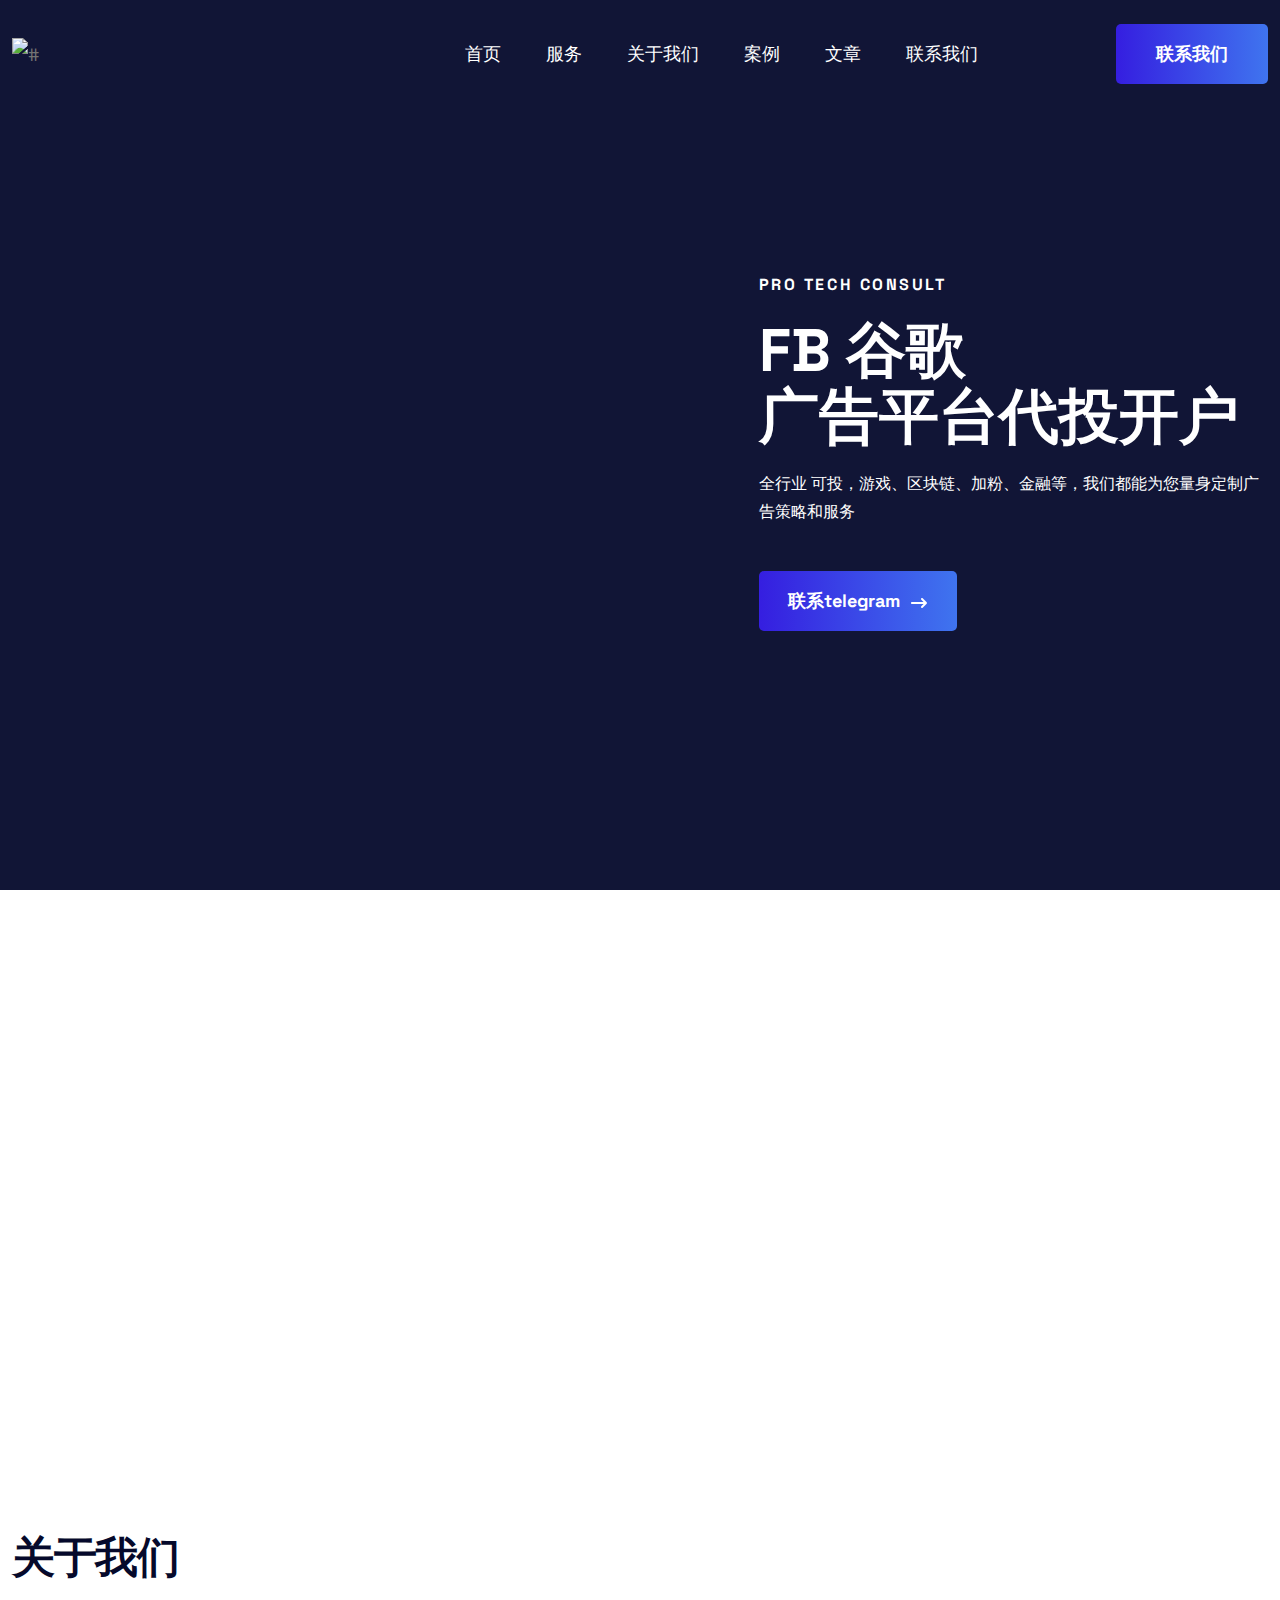
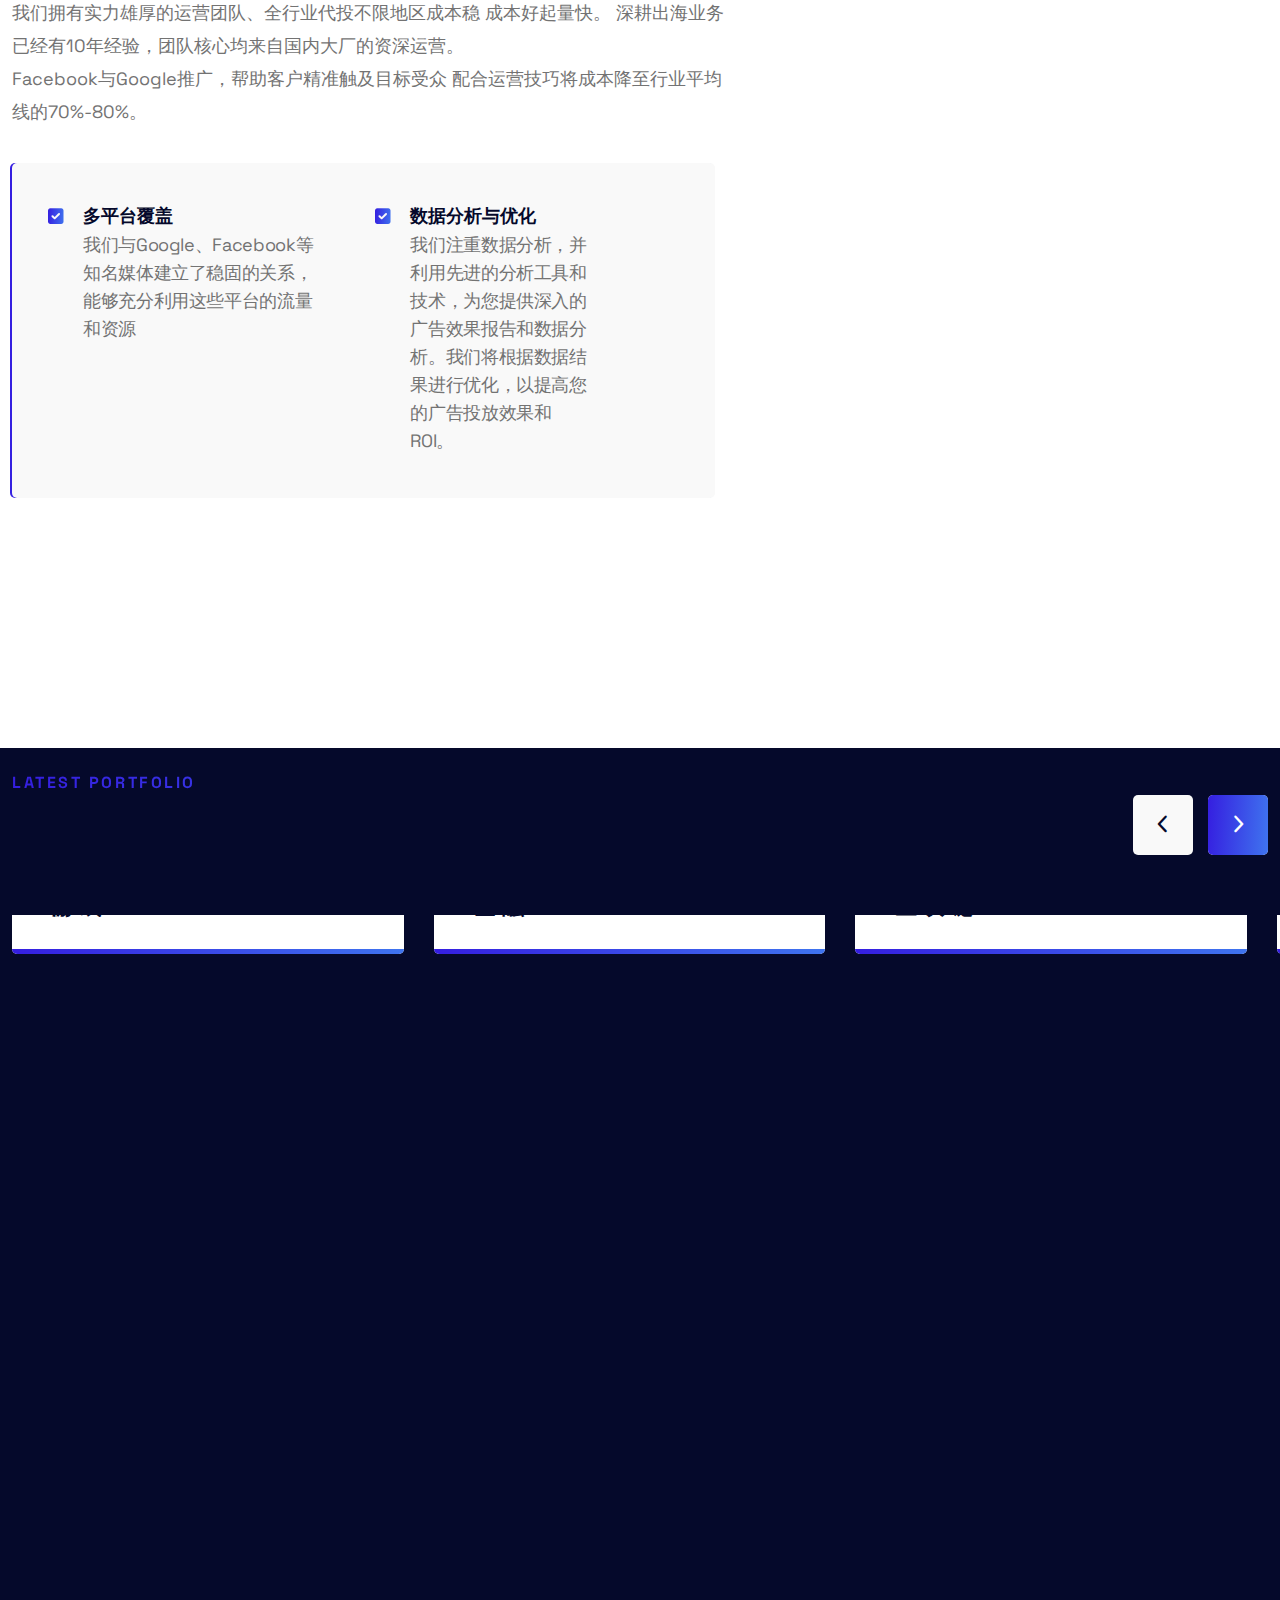
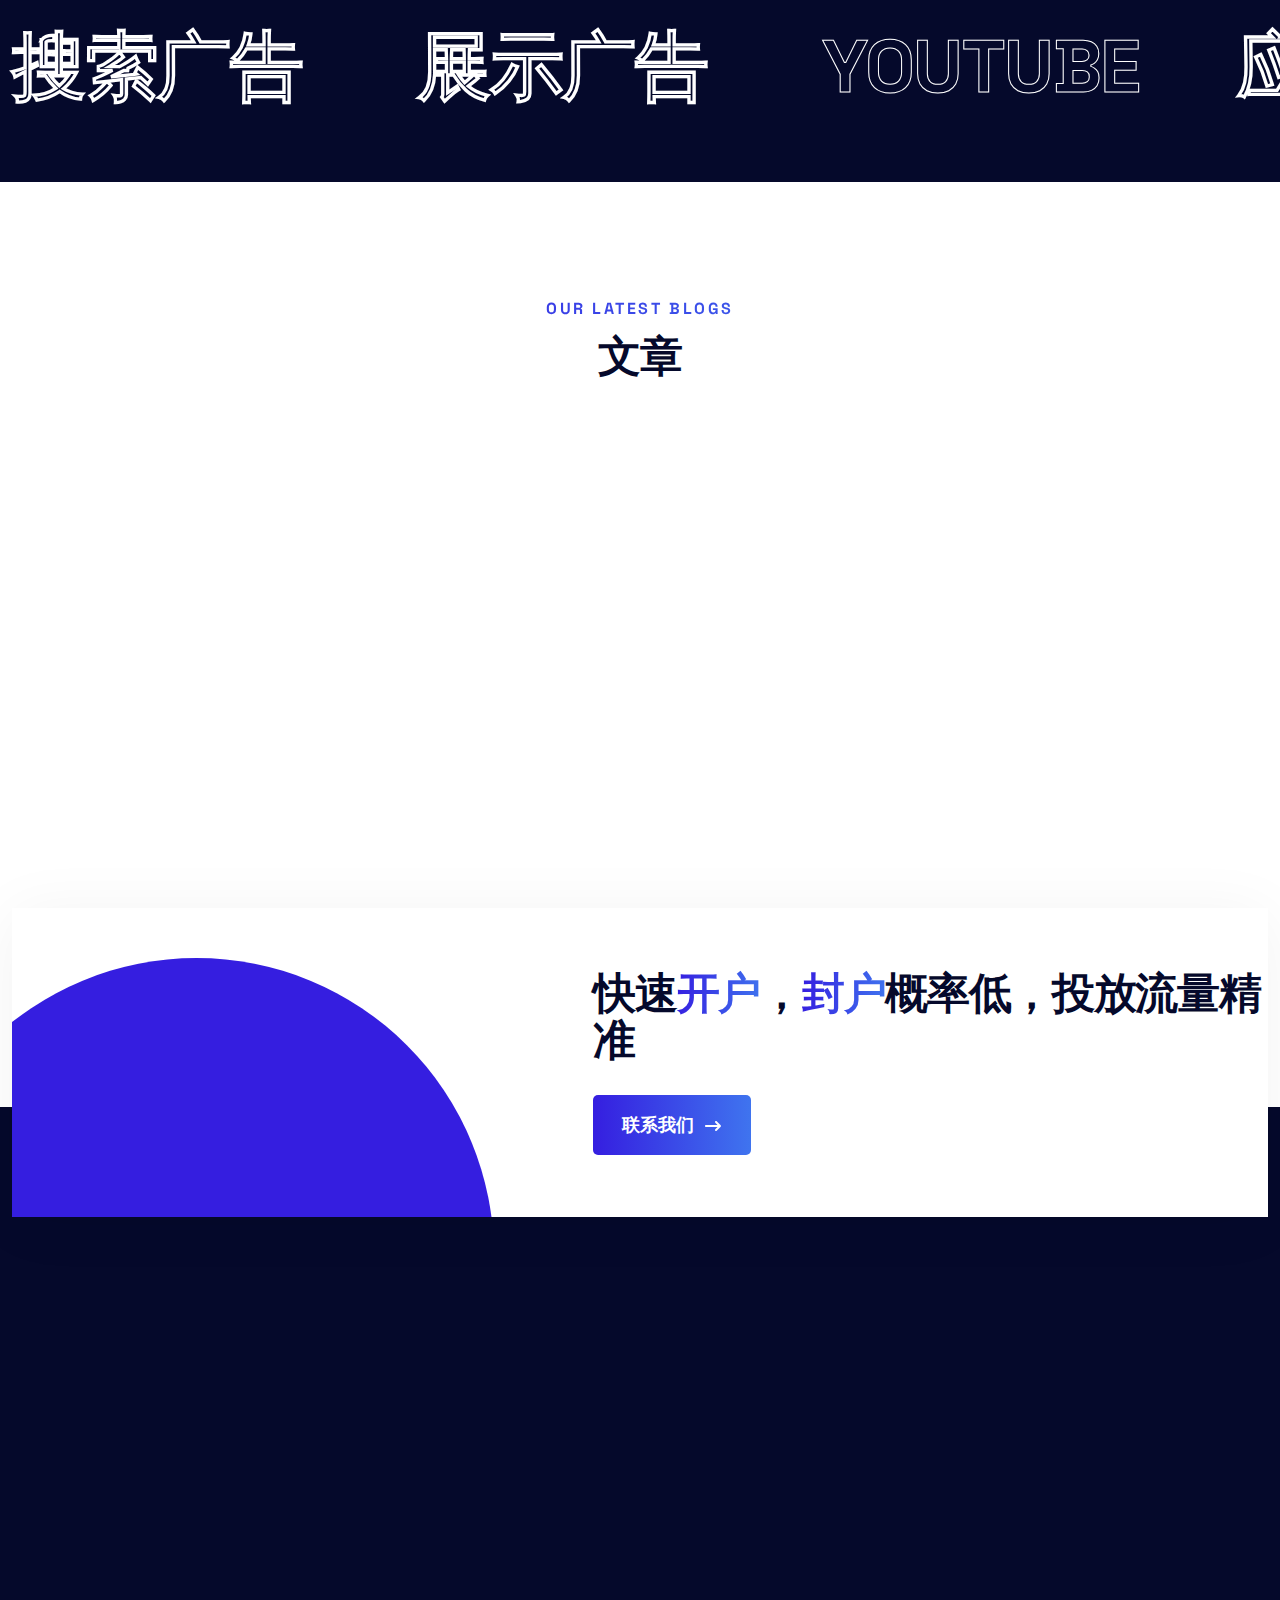
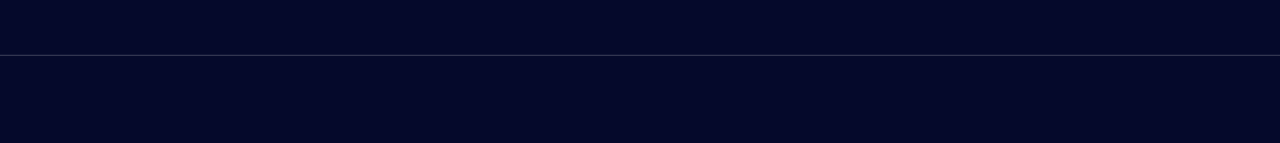
==== index.html @ 95b2e8c6 "Add files via upload" ====
<!doctype html>
<html class="no-js" lang="en">

<head>
    <meta charset="utf-8">
    <meta http-equiv="x-ua-compatible" content="ie=edge">
    <title>海投-出海营销专家-google开户代投-fb代投-Facebook开户-tiktok开户-脸书开户</title>
    <meta name="description" content="海投-出海营销专家-google开户代投-fb代投-Facebook开户-tiktok开户-脸书开户">
    <meta name="viewport" content="width=device-width, initial-scale=1"> 
    <link rel="shortcut icon" type="image/x-icon" href="assets/img/favicon.ico">
 
 
    <link rel="stylesheet" href="assets/css/bootstrap.min.css">
    <link rel="stylesheet" href="assets/css/animate.min.css">
    <link rel="stylesheet" href="assets/css/custom-animation.css">
    <link rel="stylesheet" href="assets/css/fontawesome-all.min.css">
    <link rel="stylesheet" href="assets/css/swiper-bundle.min.css">
    <link rel="stylesheet" href="assets/css/magnific-popup.css">
    <link rel="stylesheet" href="assets/css/flaticon.css">
    <link rel="stylesheet" href="assets/css/spacing.css">
    <link rel="stylesheet" href="assets/css/main.css">

</head>

<body>
 
 
    <div class="back-to-top-wrapper">
        <button id="back_to_top" type="button" class="back-to-top-btn">
        <svg width="12" height="7" viewBox="0 0 12 7" fill="none" xmlns="http://www.w3.org/2000/svg">
            <path d="M11 6L6 1L1 6" stroke="currentColor" stroke-width="1.5" stroke-linecap="round"
                stroke-linejoin="round" />
        </svg>
        </button>
    </div>
 

        
    <header class="transparent-header">
 
        <div id="sticky-header" class="tg-header__area tg-header__mob-space tg-header__sticky-bg">
            <div class="container">
                <div class="row align-items-center">
                    <div class="col-xl-2 col-lg-5 col-md-5 col-6">
                        <div class="logo">
                            <a href="index.html">
                                <img src="assets/img/logo/logo-white.png" alt="#">
                            </a>
                        </div>
                    </div>
                    <div class="col-xl-7 d-none d-xl-block">
                        <div class="tgmenu__wrap">
                            <div class="tgmenu__navbar-wrap tgmenu__main-menu">
                                <nav class="tgmenu__nav">
                                    <ul class="navigation">
                                        <li><a href="#home">首页</a></li>
                                        <li><a href="#fw">服务</a></li>
                                        <li><a href="#ab">关于我们</a></li>
                                        <li><a href="#al">案例</a></li>
                                        <li><a href="#wz">文章</a></li>
                                        <li><a href="#lx">联系我们</a></li>
                                    </ul>
                                </nav>
                            </div>
                        </div>
                    </div>

                    <div class="col-xl-3 col-lg-7 col-md-7 col-6">
                        <div class="tgmenu__btn-box d-flex align-items-center justify-content-end">
                            <a class="tg-btn-gradient lg d-none d-md-inline-block" href="javascript: void(0)">联系我们</a>
                            <div class="mobile-nav-toggler d-xl-none">
                                <i class="fas fa-bars"></i>
                            </div>
                        </div>
                    </div>

                </div>
            </div>
        </div>
     

    </header>

    <main>
 
        <div id="home" class="tg-hero-4-area tg-hero-4-height z-index theme-bg p-relative fix">
            <div class="tg-hero-4-shape-2">
                <img src="assets/img/hero/shape-4.png" alt="">
            </div>
            <div class="container">
                <div class="row">
                    <div class="offset-xl-7 offset-lg-7 col-xl-5 col-lg-5">
                        <div class="tg-hero-4-content z-index-9">
                            <div class="tg-hero-4itle-box mb-20">
                                <span class="tg-hero-subtitle wow tgfadeUp" data-wow-duration=".9s" data-wow-delay=".3s">Pro Tech Consult</span>
                                <h1 class="tg-hero-title text-white wow tgfadeUp" data-wow-duration=".9s" data-wow-delay=".5s">FB 谷歌  <br>广告平台代投开户</h1>
                            </div>
                            <div class="tg-hero-text mb-45 wow tgfadeUp" data-wow-duration=".9s" data-wow-delay=".7s">
                                <p>全行业 可投，游戏、区块链、加粉、金融等，我们都能为您量身定制广告策略和服务</p>
                            </div>
                            <div class="tg-hero-button wow tgfadeUp" data-wow-duration=".9s" data-wow-delay=".9s">
                                <a class="tg-btn-gradient" href="javascript: void(0)">联系telegram
                                    <span>
                                        <svg width="17" height="12" viewBox="0 0 17 12" fill="none"  xmlns="http://www.w3.org/2000/svg">  <path  d="M15.6875 6.71875L11.6875 10.7188C11.3125 11.125 10.6562 11.125 10.2812 10.7188C9.875 10.3438 9.875 9.6875 10.2812 9.3125L12.5625 7H1C0.4375 7 0 6.5625 0 6C0 5.40625 0.4375 5 1 5H12.5625L10.2812 2.71875C9.875 2.34375 9.875 1.6875 10.2812 1.3125C10.6562 0.90625 11.3125 0.90625 11.6875 1.3125L15.6875 5.3125C16.0938 5.6875 16.0938 6.34375 15.6875 6.71875Z" fill="white" />
                                        </svg>
                                    </span>
                                </a>
                            </div>
                        </div>
                    </div>
                </div>
            </div>
     
            <div class="tg-hero-4-shape-1">
                <img src="assets/img/hero/shape-4-1.svg" alt="">
            </div>
        </div>
 
        <div  id="fw" class="tg-service-3-area tg-service-3-style-2 p-relative z-index-3 pt-110 pb-90">
            <div class="tg-service-3-shape-1">
                <img src="assets/img/service/shape-4-1.png" alt="">
            </div>
            <div class="container">
                <div class="row">
                    <div class="col-xl-4 col-lg-4 col-md-6 mb-30 wow tgfadeUp" data-wow-duration=".9s" data-wow-delay=".3s">
                        <div class="tg-service-3-item p-relative text-center">
                            <div class="tg-service-3-icon mb-25">
                                <span>
                                    <img src="assets/img/about/google-ads-logo.png" alt="">
                                </span>
                            </div>
                            <div class="tg-service-3-content">
                                <h5 class="tg-service-3-title pb-20">Google Ads投放运营</h5>
                                <p class="pb-25">我们都能为您量身定制广告策略和服务，别人投不了的我们可以投更可以帮您节约30%的广告费用网站排名，精准引流。</p>
                                <div class="tg-service-link">
                                    <a href="sjavascript: void(0)">联系telegram<i class="fa-regular fa-arrow-right-long"></i></a>
                                </div>
                            </div>
                        </div>
                    </div>
                    <div class="col-xl-4 col-lg-4 col-md-6 mb-30 wow tgfadeUp" data-wow-duration=".9s" data-wow-delay=".5s">
                        <div class="tg-service-3-item p-relative text-center">
                            <div class="tg-service-3-icon mb-25">
                                <span> 
                                    <img src="assets/img/about/facebook.png" alt="">
                                </span>
                            </div>
                            <div class="tg-service-3-content">
                                <h5 class="tg-service-3-title pb-20">Facebook投放运营</h5>
                                <p class="pb-25">我们的专业团队将协助您完成 通过Facebook文案，素材，视频等，自有团队成本好起量快，服务到位。</p>
                                <div class="tg-service-link">
                                    <a href="javascript: void(0)">联系telegram<i class="fa-regular fa-arrow-right-long"></i></a>
                                </div>
                            </div>
                        </div>
                    </div>
                    <div class="col-xl-4 col-lg-4 col-md-6 mb-30 wow tgfadeUp" data-wow-duration=".9s" data-wow-delay=".7s">
                        <div class="tg-service-3-item p-relative text-center">
                            <div class="tg-service-3-icon mb-25">
                                <span>
                                    <i class="flaticon-001-laptop"></i>
                                </span>
                            </div>
                            <div class="tg-service-3-content">
                                <h5 class="tg-service-3-title pb-20"> W2P/PWA网站搭建</h5>
                                <p class="pb-25">采用AF事件回传准确投放效果稳定，留存高全行业上架解决方案，节省成本最佳选择，提供应用下载海外解决方案，效果好成本低</p>
                                <div class="tg-service-link">
                                    <a href="javascript: void(0)">联系telegram<i class="fa-regular fa-arrow-right-long"></i></a>
                                </div>
                            </div>
                        </div>
                    </div>
                </div>
            </div>
        </div>
  
        <div  id="ab" class="tg-choose-area p-relative z-index fix pb-120">
            <div class="tg-choose-shape-1">
                <img src="assets/img/choose/shape-1-1.png" alt="">
            </div>
            <div class="container">
                <div class="row">
                    <div class="col-xl-7 col-lg-7">
                        <div class="tg-choose-left z-index">
                            <div class="tg-choose-title-box mb-35"> 
                                <h4 class="tg-section-title pb-15">关于我们</h4>
                                <p>我们拥有实力雄厚的运营团队、全行业代投不限地区成本稳 成本好起量快。 深耕出海业务已经有10年经验，团队核心均来自国内大厂的资深运营。<br> Facebook与Google推广，帮助客户精准触及目标受众 配合运营技巧将成本降至行业平均线的70%-80%。</p>
                            </div>
                            <div class="tg-choose-fea-wrapper">
                                <div class="row">
                                    <div class="col-xl-6 col-lg-6 col-md-6 col-sm-6">
                                        <div class="tg-choose-fea-box p-relative">
                                            <div class="tg-choose-fea-icon">
                                                <i class="fa-solid fa-square-check"></i>
                                            </div>
                                            <div class="tg-choose-fea-content">
                                                <h3 class="tg-choose-fea-title">多平台覆盖</h3>
                                                <p>我们与Google、Facebook等知名媒体建立了稳固的关系，能够充分利用这些平台的流量和资源</p>
                                            </div>
                                        </div>
                                    </div>
                                    <div class="col-xl-5 col-lg-6 col-md-6 col-sm-6">
                                        <div class="tg-choose-fea-box p-relative">
                                            <div class="tg-choose-fea-icon">
                                                <i class="fa-solid fa-square-check"></i>
                                            </div>
                                            <div class="tg-choose-fea-content">
                                                <h3 class="tg-choose-fea-title">数据分析与优化</h3>
                                                <p>我们注重数据分析，并利用先进的分析工具和技术，为您提供深入的广告效果报告和数据分析。我们将根据数据结果进行优化，以提高您的广告投放效果和ROI。</p>
                                            </div>
                                        </div>
                                    </div>
                                </div>
                            </div>
                        </div>
                    </div>
                    <div class="col-xl-5 col-lg-5">
                        <div class="tg-choose-thumb">
                            <img src="assets/img/about/hand-with-soap-bubbles.jpg" alt="">
                        </div>
                    </div>
                </div>
            </div>
        </div>
 
        <div  class="tg-brad-area">
            <div class="container custom-container-1 fix">
                <div class="row">
                    <div class="col-xl-12">
                        <div class="tp-brand-slider-wrap">
                            <div class="swiper-container tg-brand-active">
                                <div class="swiper-wrapper">
                                    <div class="swiper-slide">
                                        <div class="tp-brand-item text-center">
                                            <img src="assets/img/brand/thumb-1-1.png" alt="">
                                        </div>
                                    </div>
                                    <div class="swiper-slide">
                                        <div class="tp-brand-item text-center">
                                            <img src="assets/img/brand/thumb-1-2.png" alt="">
                                        </div>
                                    </div>
                                    <div class="swiper-slide">
                                        <div class="tp-brand-item text-center">
                                            <img src="assets/img/brand/thumb-1-3.png" alt="">
                                        </div>
                                    </div>
                                    <div class="swiper-slide">
                                        <div class="tp-brand-item text-center">
                                            <img src="assets/img/brand/thumb-1-4.png" alt="">
                                        </div>
                                    </div>
                                    <div class="swiper-slide">
                                        <div class="tp-brand-item text-center">
                                            <img src="assets/img/brand/thumb-1-5.png" alt="">
                                        </div>
                                    </div>
                                    <div class="swiper-slide">
                                        <div class="tp-brand-item text-center">
                                            <img src="assets/img/brand/thumb-1-6.png" alt="">
                                        </div>
                                    </div>
                                </div>
                            </div>
                        </div>
                    </div>
                </div>
            </div>
        </div>
 
        <div id="al" class="tg-project-3-area tg-project-3-wrap z-index-3 pt-115 fix">
            <div class="container">
                <div class="tg-project-3-wrap">
                    <div class="tg-project-3-title-wrap mb-60">
                        <div class="row align-items-end">
                            <div class="col-xl-8 col-lg-8 col-md-8">
                                <div class="tg-project-3-title-box">
                                    <span class="tg-section-subtitle">Latest Portfolio</span>
                                    <h4 class="tg-section-title">出海案例</h4>
                                </div>
                            </div>
                            <div class="col-xl-4 col-lg-4 col-md-4">
                                <div class="tg-project-3-arrow-box text-md-end">
                                    <button class="project-3-next">
                                        <span>
                                            <i class="fa-regular fa-angle-left"></i>
                                        </span>
                                    </button>
                                    <button class="project-3-prev active">
                                        <span>
                                            <i class="fa-regular fa-angle-right"></i>
                                        </span>
                                    </button>
                                </div>
                            </div>
                        </div>
                    </div>
                    <div class="row">
                        <div class="col-xl-12">
                            <div class="tg-project-3-slider-box">
                                <div class="swiper-container fix tg-project-3-active">
                                    <div class="swiper-wrapper">
                                        <div class="swiper-slide">
                                            <div class="tg-project-3-item white-bg">
                                                <div class="tg-project-3-thumb">
                                                    <img src="assets/img/about/cp2.jpg" alt="">
                                                </div>
                                                <div class="tg-project-3-content">
                                                    <h4 class="tg-project-3-title">游 戏</h4> 
                                                </div>
                                            </div>
                                        </div>
                                        <div class="swiper-slide">
                                            <div class="tg-project-3-item white-bg">
                                                <div class="tg-project-3-thumb">
                                                    <img src="assets/img/about/cp3.jpg" alt="">
                                                </div>
                                                <div class="tg-project-3-content">
                                                    <h4 class="tg-project-3-title">金 融</h4>
                                                </div>
                                            </div>
                                        </div>
                                        <div class="swiper-slide">
                                            <div class="tg-project-3-item white-bg">
                                                <div class="tg-project-3-thumb">
                                                    <img src="assets/img/about/cp4.jpg" alt="">
                                                </div>
                                                <div class="tg-project-3-content">
                                                    <h4 class="tg-project-3-title">区 块 链</h4>
                                                </div>
                                            </div>
                                        </div>
                                        <div class="swiper-slide">
                                            <div class="tg-project-3-item white-bg">
                                                <div class="tg-project-3-thumb">
                                                    <img src="assets/img/about/cp5.jpg" alt="">
                                                </div>
                                                <div class="tg-project-3-content">
                                                    <h4 class="tg-project-3-title">网 赚</h4>
                                                </div>
                                            </div>
                                        </div>

                                    </div>
                                </div>
                            </div>
                        </div>
                    </div>
                </div>
            </div>
        </div>
 
        <div  class="tg-about-4-area tg-about-4-ptb z-index fix black-bg p-relative">
            <div class="tg-about-4-shape-1">
                <img src="assets/img/about/shape-4-1.png" alt="">
            </div>
            <div class="container">
                <div class="row align-items-center">
                    <div class="col-xl-6 col-lg-6 wow tgfadeLeft" data-wow-duration=".9s" data-wow-delay=".5s">
                        <div class="tg-about-right z-index-3">
                            <div class="tg-about-title-box mb-25">
                                <span class="tg-section-subtitle">About Our Company</span>
                                <h4 class="tg-section-title text-white">希望能与各位合作</h4>
                            </div>
                            <div class="tg-about-text mb-60">
                                <p class="text-white">我们致力于帮助您实现出海营销的成功，无论您的目标是扩大市场份额，增加品牌曝光还是提高销售业绩。我们都会协助您达到最高的目标，而且我们提供免费咨询，产品免费开户。省去预付的担忧，期待与您合作</p>
                            </div>
                            <div class="tg-hero-button z-index-2">
                                <a class="tg-btn-gradient" href="javascript: void(0)">
                                    联系我们
                                    <span>
                                        <svg width="17" height="12" viewBox="0 0 17 12" fill="none" xmlns="http://www.w3.org/2000/svg">
                                            <path d="M15.6875 6.71875L11.6875 10.7188C11.3125 11.125 10.6562 11.125 10.2812 10.7188C9.875 10.3438 9.875 9.6875 10.2812 9.3125L12.5625 7H1C0.4375 7 0 6.5625 0 6C0 5.40625 0.4375 5 1 5H12.5625L10.2812 2.71875C9.875 2.34375 9.875 1.6875 10.2812 1.3125C10.6562 0.90625 11.3125 0.90625 11.6875 1.3125L15.6875 5.3125C16.0938 5.6875 16.0938 6.34375 15.6875 6.71875Z" fill="white" />
                                        </svg>
                                    </span>
                                </a>
                            </div>
                        </div>
                    </div>
                    <div class="col-xl-6 col-lg-6 wow tgfadeRight" data-wow-duration=".9s" data-wow-delay=".7s">
                        <div class="tg-about-4-left">
                            <div class="tg-about-4-thumb-box text-center text-lg-end p-relative">
                                <div class="tg-about-4-thumb">
                                    <img src="assets/img/about/ab1.jpg" alt="">
                                </div>
                                <div class="tg-about-4-thumb-sm">
                                    <img src="assets/img/about/ab2.jpg" alt="">
                                </div>
                                <div class="tg-about-4-shape-2">
                                    <span>
                                        <svg width="263" height="20" viewBox="0 0 263 20" fill="none"
                                            xmlns="http://www.w3.org/2000/svg">
                                            <rect width="263" height="20" rx="5" fill="url(#paint0_linear_3633_169)" />
                                            <defs>
                                                <linearGradient id="paint0_linear_3633_169" x1="-1.6658" y1="7.18962"  x2="252.333" y2="66.0397" gradientUnits="userSpaceOnUse">
                                                    <stop offset="0" stop-color="#351EE0" />
                                                    <stop offset="1" stop-color="#3F74EF" />
                                                </linearGradient>
                                            </defs>
                                        </svg>
                                    </span>
                                </div>
                                
                                <div class="tg-about-experience-box">
                                    <div class="tg-about-experience d-flex align-items-center text-start">
                                        <i>10+</i>
                                        <span>年 <br> 经验</span>
                                    </div>
                                </div>
                            </div>
                        </div>
                    </div>
                </div>
            </div>
        </div>
    
        <div class="tg-text-slider-area black-bg fix pb-50">
            <div class="container-fluid">
                <div class="row">
                    <div class="col-xl-12">
                        <div class="tg-text-slider-wrap">
                               <span>搜索广告 <i>
                                <img src="assets/img/service/star-2.png" alt=""></i> 展示广告 <i>
                                <img src="assets/img/service/star-2.png" alt=""></i> YOUTUBE <i><img
                                        src="assets/img/service/star-2.png" alt=""></i>应用广告 <i><img
                                        src="assets/img/service/star-2.png" alt=""></i> 图文广告 <i><img
                                        src="assets/img/service/star-2.png" alt=""></i> 视频广告 <i><img
                                        src="assets/img/service/star-2.png" alt=""></i></span>
                        </div>
                    </div>
                </div>
            </div>
        </div>
  
        <div id="wz" class="tg-blog-area fix p-relative z-index pt-110 pb-90">
            <div class="tg-blog-shape-3">
                <img src="assets/img/blog/shape-3-1.png" alt="">
            </div>
            <div class="container">
                <div class="row justify-content-center">
                    <div class="col-xl-7">
                        <div class="tg-blog-title-box text-center mb-55">
                            <span class="tg-section-subtitle">Our latest Blogs</span>
                            <h4 class="tg-section-title">文章</h4>
                        </div>
                    </div>
                </div>
                <div class="row">
                    <div class="col-xl-4 col-lg-4 col-md-6 mb-30 wow tgfadeUp" data-wow-duration=".9s" data-wow-delay=".3s">
                        <div class="tg-blog-4-item">
                            <div class="tg-blog-4-thumb-box p-relative">
                                <div class="tg-blog-4-thumb">
                                    <a href="bold1.html"><img src="assets/img/blog/yd1.png" alt=""></a>
                                </div>
                            </div>
                            <div class="tg-blog-4-content">
                                <div class="tg-blog-4-meta mb-10">
                                    <span><i class="fa-regular fa-calendar-days"></i> 2023年3月21日</span> 
                                </div>
                                <h4 class="tg-blog-title pb-25"><a class="text-anim" href="bold1.html">Google广告投放，如何靠视频营销起量？</a></h4>
                                <div class="tg-blog-4-link">
                                    <a href="bold1.html">
                                        阅读更多
                                        <i class="fa-solid fa-arrow-right-long"></i>
                                    </a>
                                </div>
                            </div>
                        </div>
                    </div>
                    <div class="col-xl-4 col-lg-4 col-md-6 mb-30 wow tgfadeUp" data-wow-duration=".9s" data-wow-delay=".5s">
                        <div class="tg-blog-4-item">
                            <div class="tg-blog-4-thumb-box p-relative">
                                <div class="tg-blog-4-thumb">
                                    <a href="bold2.html"><img src="assets/img/blog/yd2.png" alt=""></a>
                                </div>
                            </div>
                            <div class="tg-blog-4-content">
                                <div class="tg-blog-4-meta mb-10">
                                    <span><i class="fa-regular fa-calendar-days"></i> 2023年2月25日</span>  
                                </div>
                                <h4 class="tg-blog-title pb-25"><a class="text-anim" href="bold2.html">如何建立Facebook进阶赋能型应用广告？</a></h4>
                                <div class="tg-blog-4-link">
                                    <a href="bold2.html">
                                        阅读更多
                                        <i class="fa-solid fa-arrow-right-long"></i>
                                    </a>
                                </div>
                            </div>
                        </div>
                    </div>
                    <div class="col-xl-4 col-lg-4 col-md-6 mb-30 wow tgfadeUp" data-wow-duration=".9s" data-wow-delay=".7s">
                        <div class="tg-blog-4-item">
                            <div class="tg-blog-4-thumb-box p-relative">
                                <div class="tg-blog-4-thumb">
                                    <a href="bold3.html"><img src="assets/img/blog/yd3.png" alt=""></a>
                                </div>
                            </div>
                            <div class="tg-blog-4-content">
                                <div class="tg-blog-4-meta mb-10">
                                    <span><i class="fa-regular fa-calendar-days"></i> 2024年3月5日</span>  
                                </div>
                                <h4 class="tg-blog-title pb-25"><a class="text-anim" href="bold3.html">Facebook主页评分低广告功能被限制如何自救？</a></h4>
                                <div class="tg-blog-4-link">
                                    <a href="bold3.html">
                                        阅读更多
                                        <i class="fa-solid fa-arrow-right-long"></i>
                                    </a>
                                </div>
                            </div>
                        </div>
                    </div>
                </div>
            </div>
        </div>
      
        <div id="lx"  class="tg-cta-2-area p-relative z-index-4 pt-60">
            <div class="container">
                <div class="tg-cta-2-ptb p-relative">
                    <div class="tg-cta-2-bg d-none d-md-block">
                        <img src="assets/img/about/ab4.png" alt="">
                    </div>
                    <div class="tg-cta-2-wrapper fix">
                        <div class="row">
                            <div class="col-xl-7 col-lg-7 col-md-7 offset-md-5 offset-lg-5 offset-xl-5">
                                <div class="tg-cta-2-content">
                                    <h4 class="tg-section-title mb-30">快速<span>开户</span>，<span>封户</span>概率低，投放流量精准
                                    </h4>
                                    <div class="tg-cta-2-btn-box">
                                        <a href="javascript: void(0)" class="tg-btn-gradient">
                                            联系我们
                                            <span>
                                                <svg width="17" height="12" viewBox="0 0 17 12" fill="none"
                                                    xmlns="http://www.w3.org/2000/svg">
                                                    <path
                                                        d="M15.6875 6.71875L11.6875 10.7188C11.3125 11.125 10.6562 11.125 10.2812 10.7188C9.875 10.3438 9.875 9.6875 10.2812 9.3125L12.5625 7H1C0.4375 7 0 6.5625 0 6C0 5.40625 0.4375 5 1 5H12.5625L10.2812 2.71875C9.875 2.34375 9.875 1.6875 10.2812 1.3125C10.6562 0.90625 11.3125 0.90625 11.6875 1.3125L15.6875 5.3125C16.0938 5.6875 16.0938 6.34375 15.6875 6.71875Z"
                                                        fill="white"></path>
                                                </svg>
                                            </span>
                                        </a>
                                    </div>
                                </div>
                            </div>
                        </div>
                    </div>
                </div>

            </div>
        </div>
     

    </main>

    <footer>

        <div class="tg-footer-wrap-2 z-index-3  black-bg p-relative">

            <div class="tg-footer-shape-3">
                <img src="assets/img/footer/" alt="">
            </div>

            <!-- footer area start -->
            <div class="tg-footer-area tg-footer-style-2 tg-footer-style-3 p-relative z-index pt-200 pb-25">
                <div class="container">
                    <div class="row">
                        <div class="col-xl-3 col-lg-4 col-md-6 col-sm-6 mb-50  wow tgfadeUp" data-wow-duration=".9s"
                            data-wow-delay=".3s">
                            <div class="tg-footer-widget footer-col-4-1">
                                <div class="tg-footer-logo pb-15">
                                    <a href="/"><img src="assets/img/logo/logo-white.png" alt=""></a>
                                </div>
                                <div class="tg-footer-text mb-25">
                                    <p>24/7 支持，如果您有疑问，可以任意时间与我们联系</p>
                                </div>
                                <div class="tg-footer-social"> 
                                    <span>咨询</span>
                                    <a href="javascript: void(0)">
                                        联系telegram 
                                        <i class="fa-solid fa-arrow-right-long"></i>
                                    </a>
                                </div>
                            </div>
                        </div>
                        <div class="col-xl-3 col-lg-4 col-md-6 col-sm-6 mb-50  wow tgfadeUp" data-wow-duration=".9s"
                            data-wow-delay=".5s">
                            <div class="tg-footer-widget footer-col-4-2">
                                <h4 class="tg-footer-widget-title">联系我们</h4>
                                <div class="tg-footer-Office-info mb-20">
                                    <span>
                                        <a href="mailto:debra.holt@example.com"><i
                                                class="fa-solid fa-envelope"></i>debra.holt@example.com</a>
                                    </span>
                                    <span>
                                        <a target="_blank" href="https://www.google.com/maps/@37.7979855,102.5244427,7z?entry=ttu"><i
                                                class="fa-solid fa-location-dot"></i>3891 Ranchview Dr. Richardson,
                                            California 62639</a>
                                    </span> 
                                </div>
                            </div>
                        </div>
                        <div class="col-xl-3 col-lg-4 col-md-6 col-sm-6 mb-50  wow tgfadeUp" data-wow-duration=".9s"
                            data-wow-delay=".7s">
                            <div class="tg-footer-widget footer-col-4-3">
                                <h4 class="tg-footer-widget-title">链接</h4>
                                <div class="tg-footer-list">
                                    <ul>
                                        
                                        <li><a href="#home"><i class="fa-regular fa-angle-right"></i>首页</a></li>
                                        <li><a href="#fw"><i class="fa-regular fa-angle-right"></i>服务</a></li>
                                        <li><a href="#ab"><i class="fa-regular fa-angle-right"></i>关于我们</a></li> 
                                        <li><a href="#al"><i class="fa-regular fa-angle-right"></i>案例</a></li>
                                        <li><a href="#wz"><i class="fa-regular fa-angle-right"></i>文章</a>
                                        </li>
                                    </ul>
                                </div>
                            </div>
                        </div>
                        <div class="col-xl-3 col-lg-4 col-md-6 col-sm-6 mb-50  wow tgfadeUp" data-wow-duration=".9s"
                            data-wow-delay=".9s">
                            <div class="tg-footer-widget footer-col-4-4">
                                <h4 class="tg-footer-widget-title">最新文章</h4>
                                <div class="tg-footer-Office-info-2">
                                    <ul>                         
                                        <li>
                                            <span>
                                                <i class="fa-regular fa-calendar-days"></i>
                                                2023年3月21日
                                            </span>
                                            <b>Google广告投放，如何靠视频营销起量？</b>
                                        </li>
                                        <li>
                                            <span>
                                                <i class="fa-regular fa-calendar-days"></i>
                                                2023年2月25日
                                            </span>
                                            <b>如何建立Facebook进阶赋能型应用广告？</b>
                                        </li>
                                    </ul>                    
                                </div>
                            </div>
                        </div>
                    </div>
                </div>
            </div>
            <!-- footer area end -->

            <!-- copy-right area start -->
            <div class="tg-copyright-area tg-copyright-ptb tg-copyright-border">
                <div class="container">
                    <div class="row align-items-center">
                        <div class="col-xl-6 col-lg-6 col-md-6 col-12 wow tgfadeUp" data-wow-duration=".9s"
                            data-wow-delay=".3s">
                            <div class="tg-copyright-left text-center text-md-start">
                                <p>Copyright@2024 Yoursite Name All Right Reserved</p>
                            </div>
                        </div>
                        <div class="col-xl-6 col-lg-6 col-md-6 col-12 wow tgfadeUp" data-wow-duration=".9s"
                            data-wow-delay=".3s">
                            <div class="tg-copyright-right text-center text-md-end">
                                <span class="text-anim-2">谷歌代投</span>
                                <span class="text-anim-2">谷歌开户</span>
                                <span class="text-anim-2">fb代投</span>
                                <span class="text-anim-2">fb开户</span>
                                <span class="text-anim-2">网站制作</span>
                            </div>
                        </div>
                    </div>
                </div>
            </div>
            <!-- copy-right area end -->

        </div>

    </footer>

  <!-- JS here -->
  <script src="assets/js/vendor/jquery-3.6.0.min.js"></script>
  <script src="assets/js/bootstrap.min.js"></script>
  <script src="assets/js/isotope.pkgd.min.js"></script>
  <script src="assets/js/purecounter.js"></script>
  <script src="assets/js/imagesloaded.pkgd.min.js"></script>
  <script src="assets/js/wow.js"></script>
  <script src="assets/js/ajax-form.js"></script>
  <script src="assets/js/swiper-bundle.min.js"></script>
  <script src="assets/js/magnific-popup.js"></script>
  <script src="assets/js/main.js"></script>

</body>

</html>
---- assets/css/custom-animation.css ----
.animated {
	-webkit-animation-duration: 1s;
	animation-duration: 1s;
	-webkit-animation-fill-mode: both;
	animation-fill-mode: both;
  }

  @keyframes tgfadeUp {
	0% {
		opacity: 0;
		-webkit-transform: translateY(60px);
		transform: translateY(60px);
	  }
	
	  100% {
		opacity: 1;
		-webkit-transform: translateY(0);
		transform: translateY(0);
	  }
  }
  
  .tgfadeUp {
	-webkit-animation-name: tgfadeUp;
	animation-name: tgfadeUp;
  }

  @-webkit-keyframes tgfadeLeft {
	0% {
	  opacity: 0;
	  -webkit-transform: translateX(-60px);
	  transform: translateX(-60px);
	}
  
	100% {
	  opacity: 1;
	  -webkit-transform: translateX(0);
	  transform: translateX(0);
	}
  }
  
  @keyframes tgfadeLeft {
	0% {
	  opacity: 0;
	  -webkit-transform: translateX(-60px);
	  -ms-transform: translateX(-60px);
	  transform: translateX(-60px);
	}
  
	100% {
	  opacity: 1;
	  -webkit-transform: translateX(0);
	  -ms-transform: translateX(0);
	  transform: translateX(0);
	}
  }
  
  .tgfadeLeft {
	-webkit-animation-name: tgfadeLeft;
	animation-name: tgfadeLeft;
  }

  @-webkit-keyframes tgfadeRight {
	0% {
	  opacity: 0;
	  -webkit-transform: translateX(60px);
	  transform: translateX(60px);
	}
  
	100% {
	  opacity: 1;
	  -webkit-transform: translateX(0);
	  transform: translateX(0);
	}
  }
  
  @keyframes tgfadeRight {
	0% {
	  opacity: 0;
	  -webkit-transform: translateX(60px);
	  -ms-transform: translateX(60px);
	  transform: translateX(60px);
	}
  
	100% {
	  opacity: 1;
	  -webkit-transform: translateX(0);
	  -ms-transform: translateX(0);
	  transform: translateX(0);
	}
  }
  
  .tgfadeRight {
	-webkit-animation-name: tgfadeRight;
	animation-name: tgfadeRight;
  }
  
  @keyframes headerSlideDown {
	0% {
	  margin-top:-100px
	}
	100% {
	  margin-top:0
	}
}
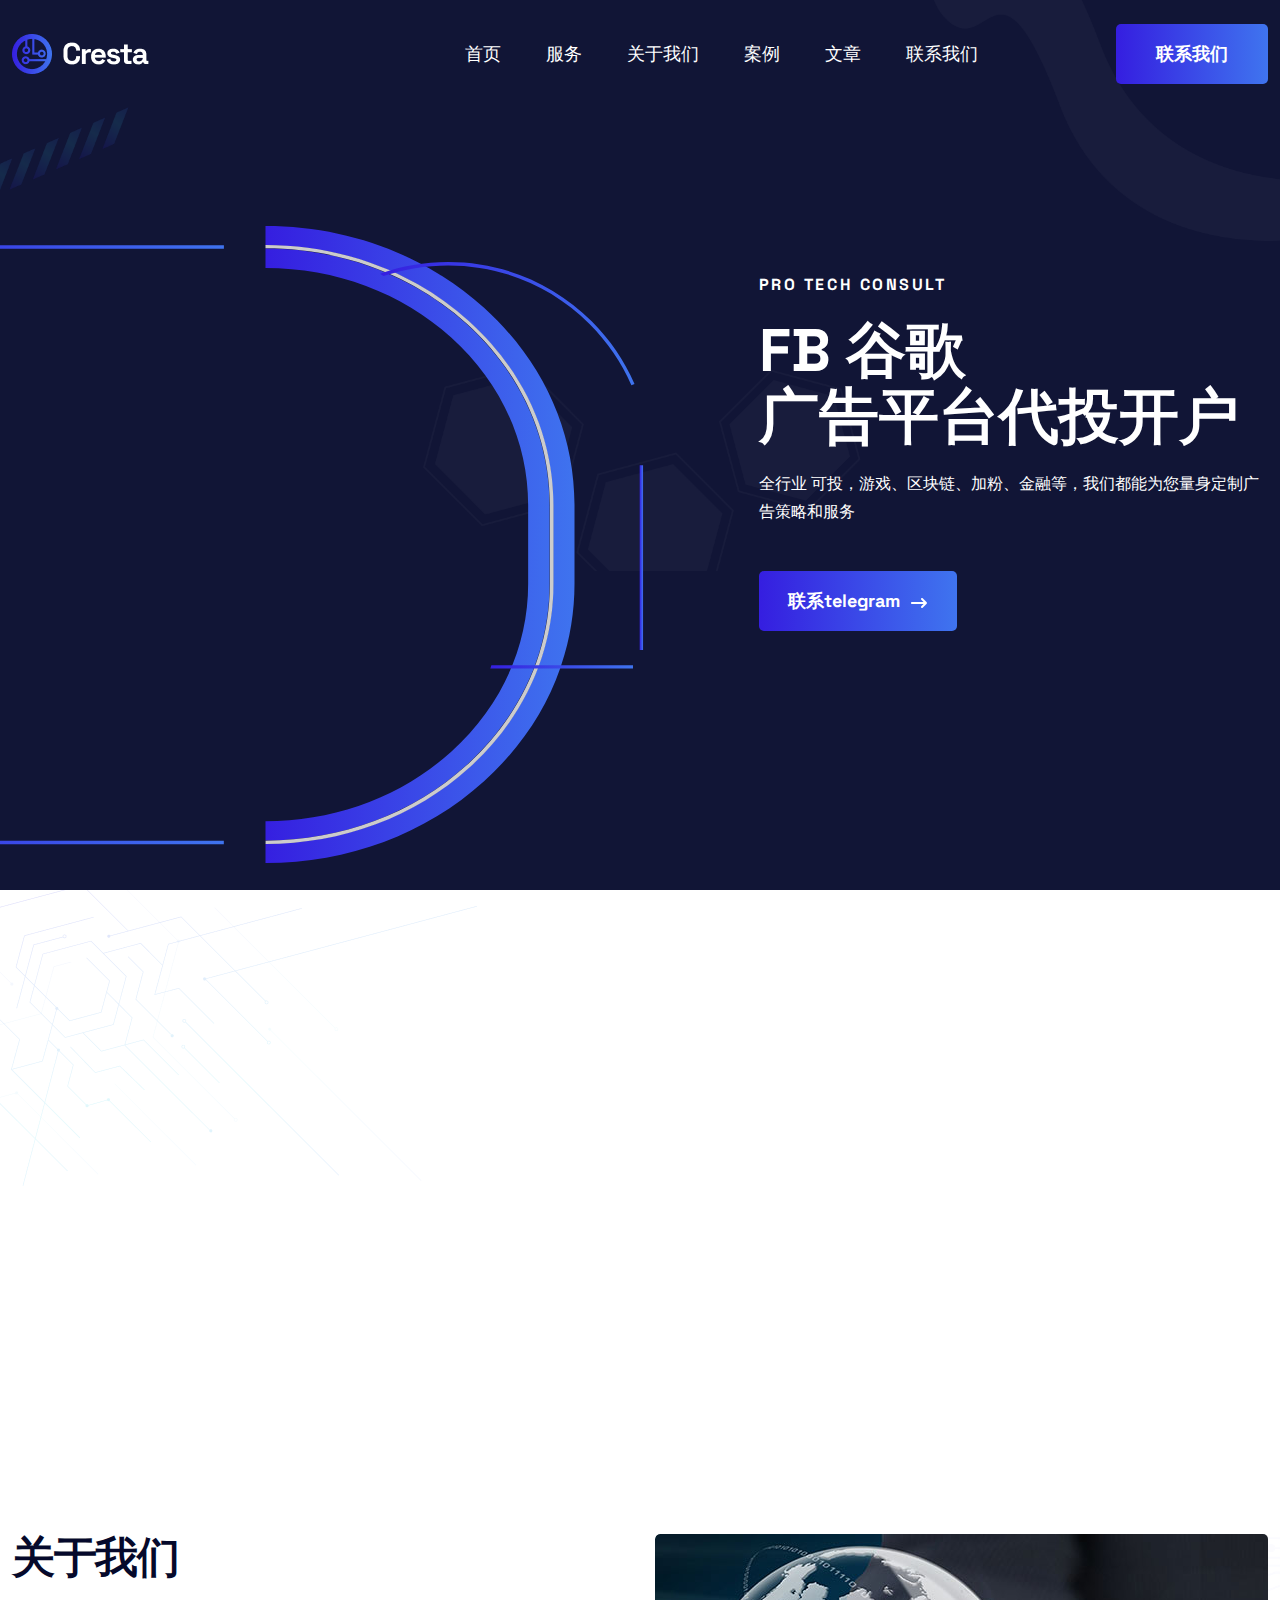
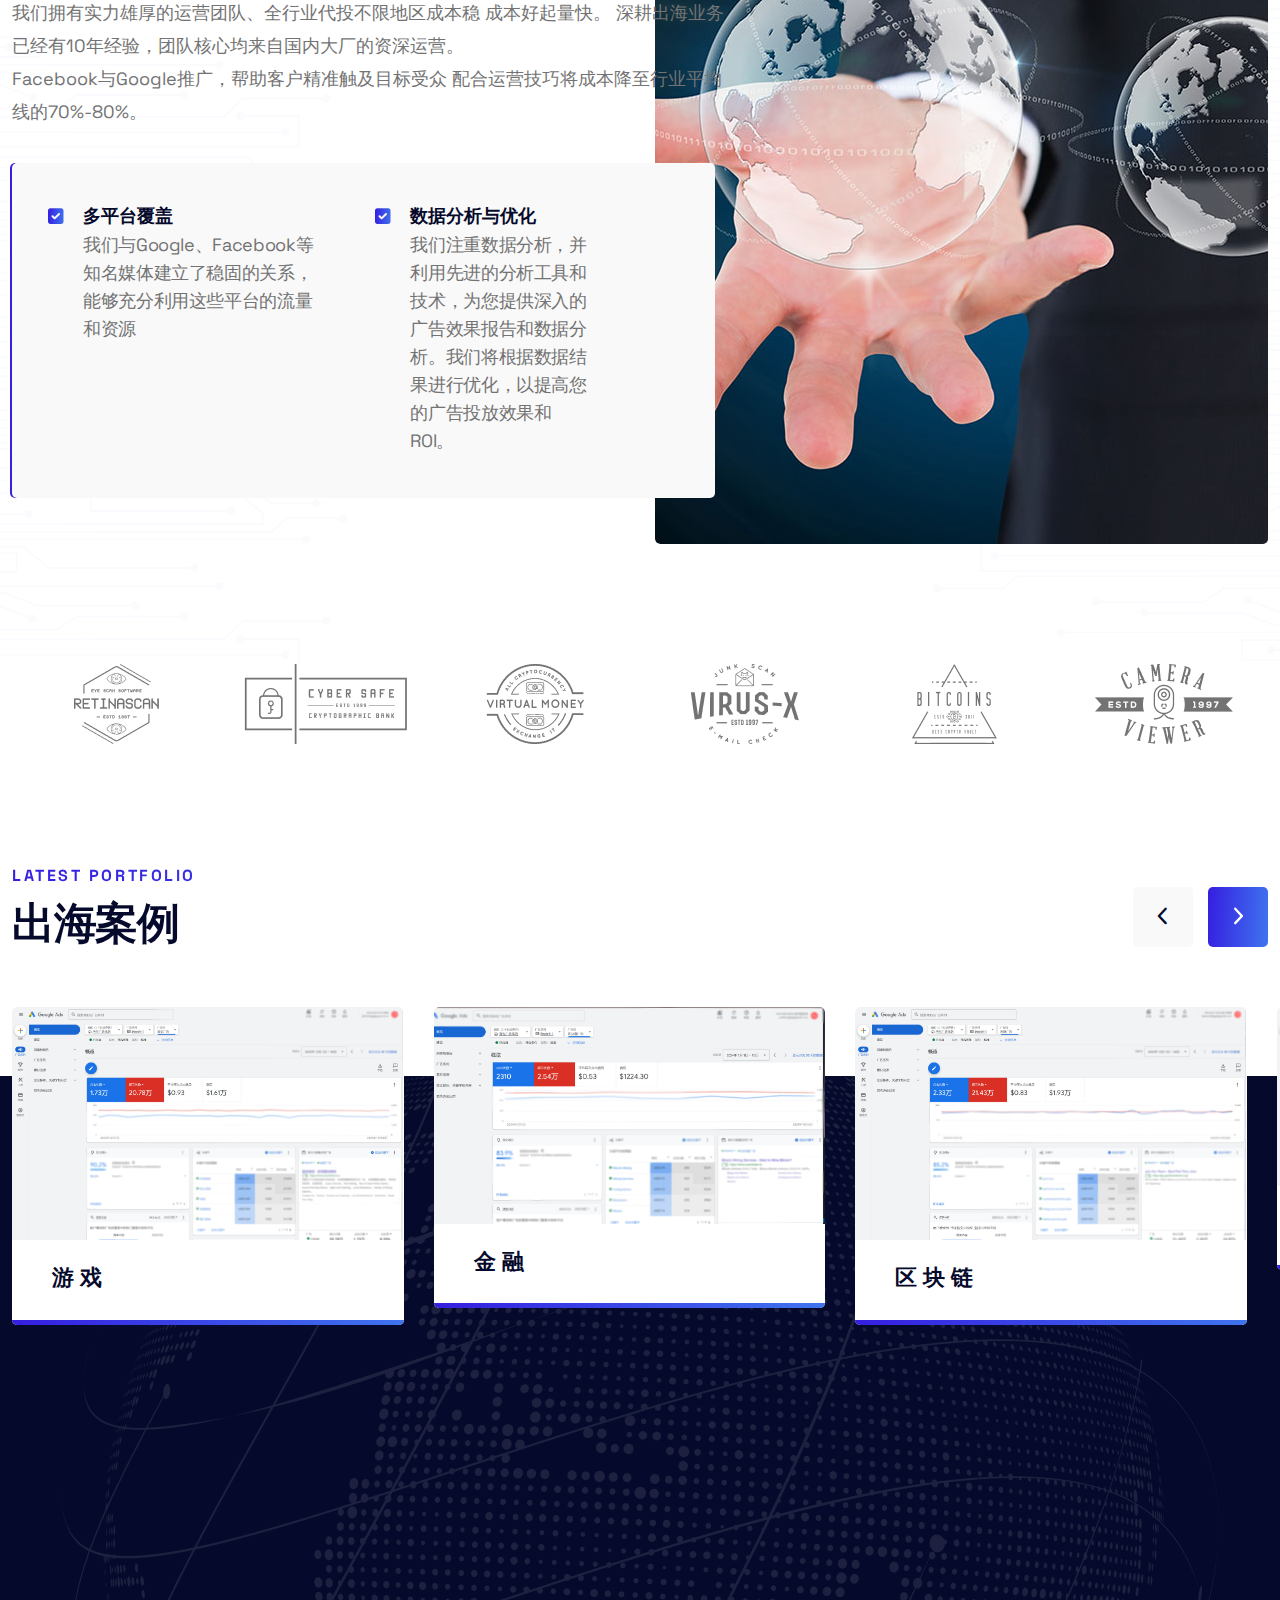
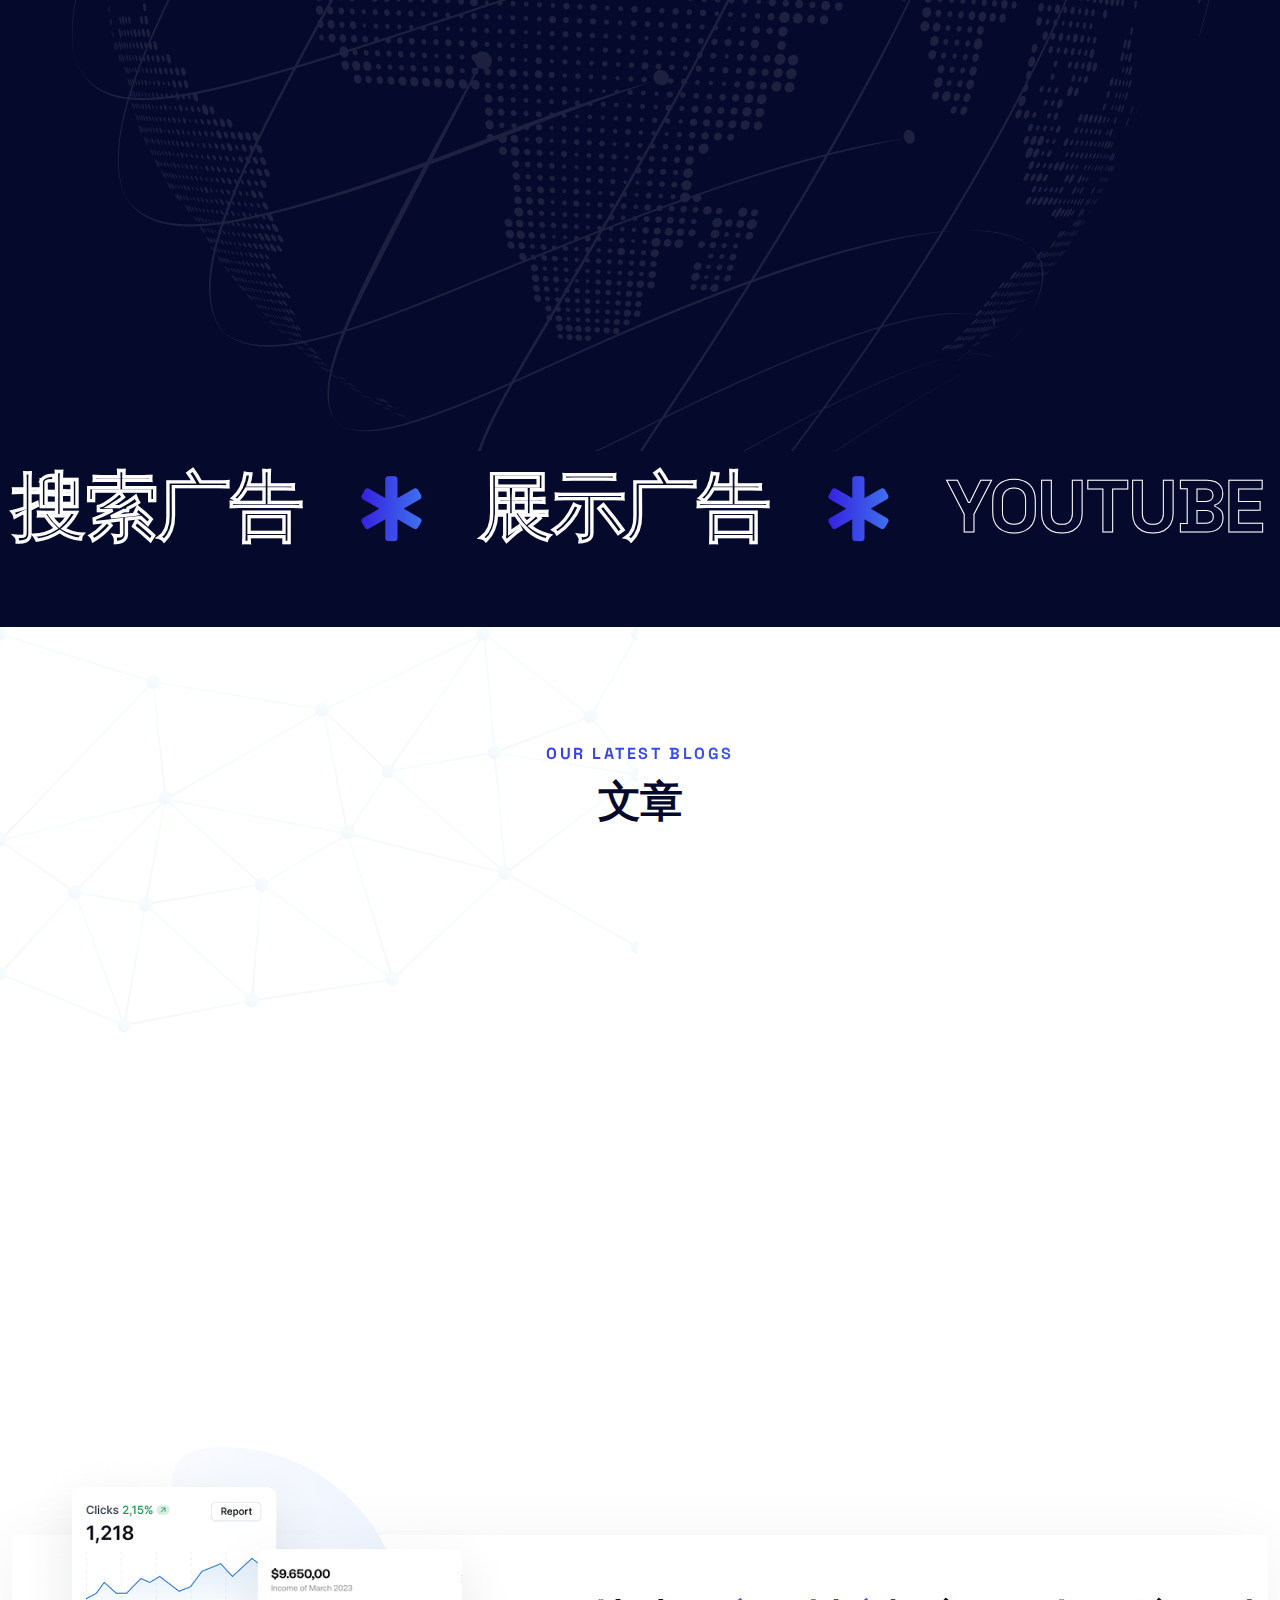
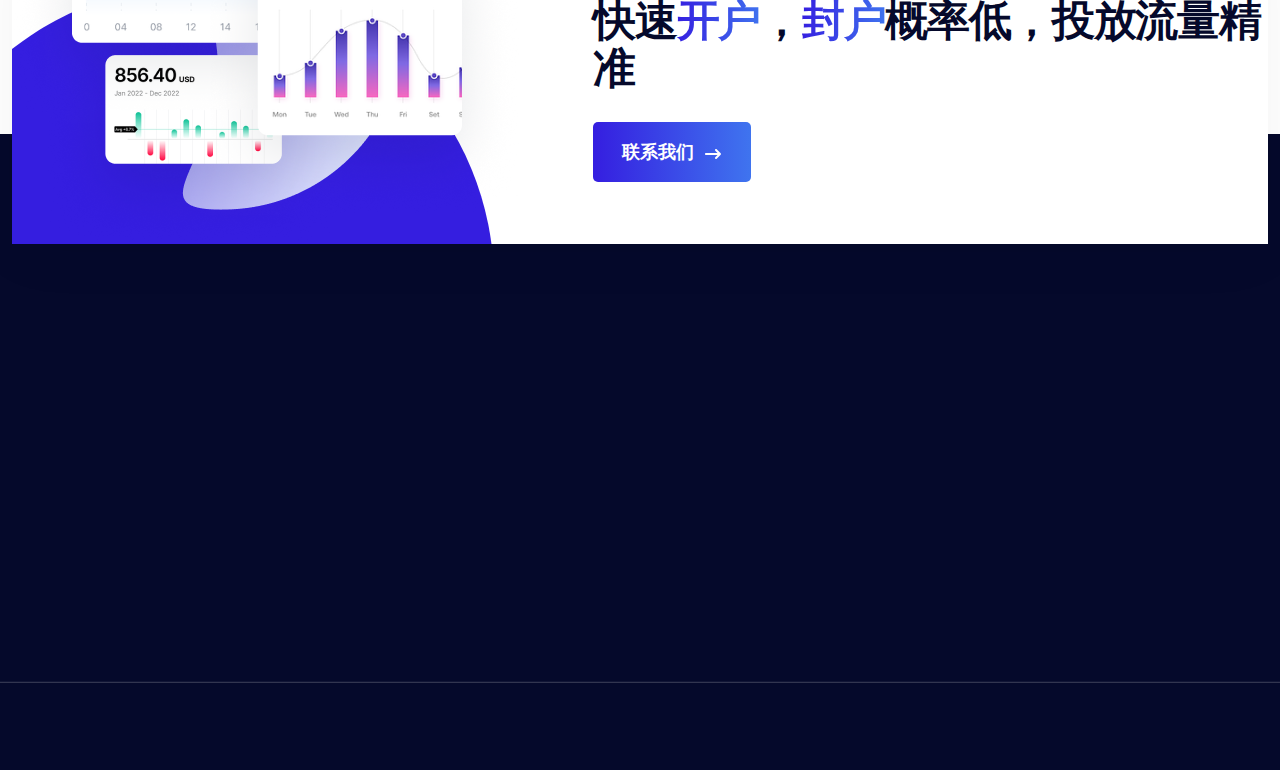
==== commit 06c5c1b4: "Add files via upload" ====
--- a/index.html
+++ b/index.html
@@ -4,8 +4,8 @@
 <head>
     <meta charset="utf-8">
     <meta http-equiv="x-ua-compatible" content="ie=edge">
-    <title>海投-出海营销专家-google开户代投-fb代投-Facebook开户-tiktok开户-脸书开户</title>
-    <meta name="description" content="海投-出海营销专家-google开户代投-fb代投-Facebook开户-tiktok开户-脸书开户">
+    <title>海外营销专家-google开户代投-fb代投-Facebook开户-tiktok开户-脸书开户</title>
+    <meta name="description" content="海外营销专家-google开户代投-fb代投-Facebook开户-tiktok开户-脸书开户">
     <meta name="viewport" content="width=device-width, initial-scale=1"> 
     <link rel="shortcut icon" type="image/x-icon" href="assets/img/favicon.ico">
  
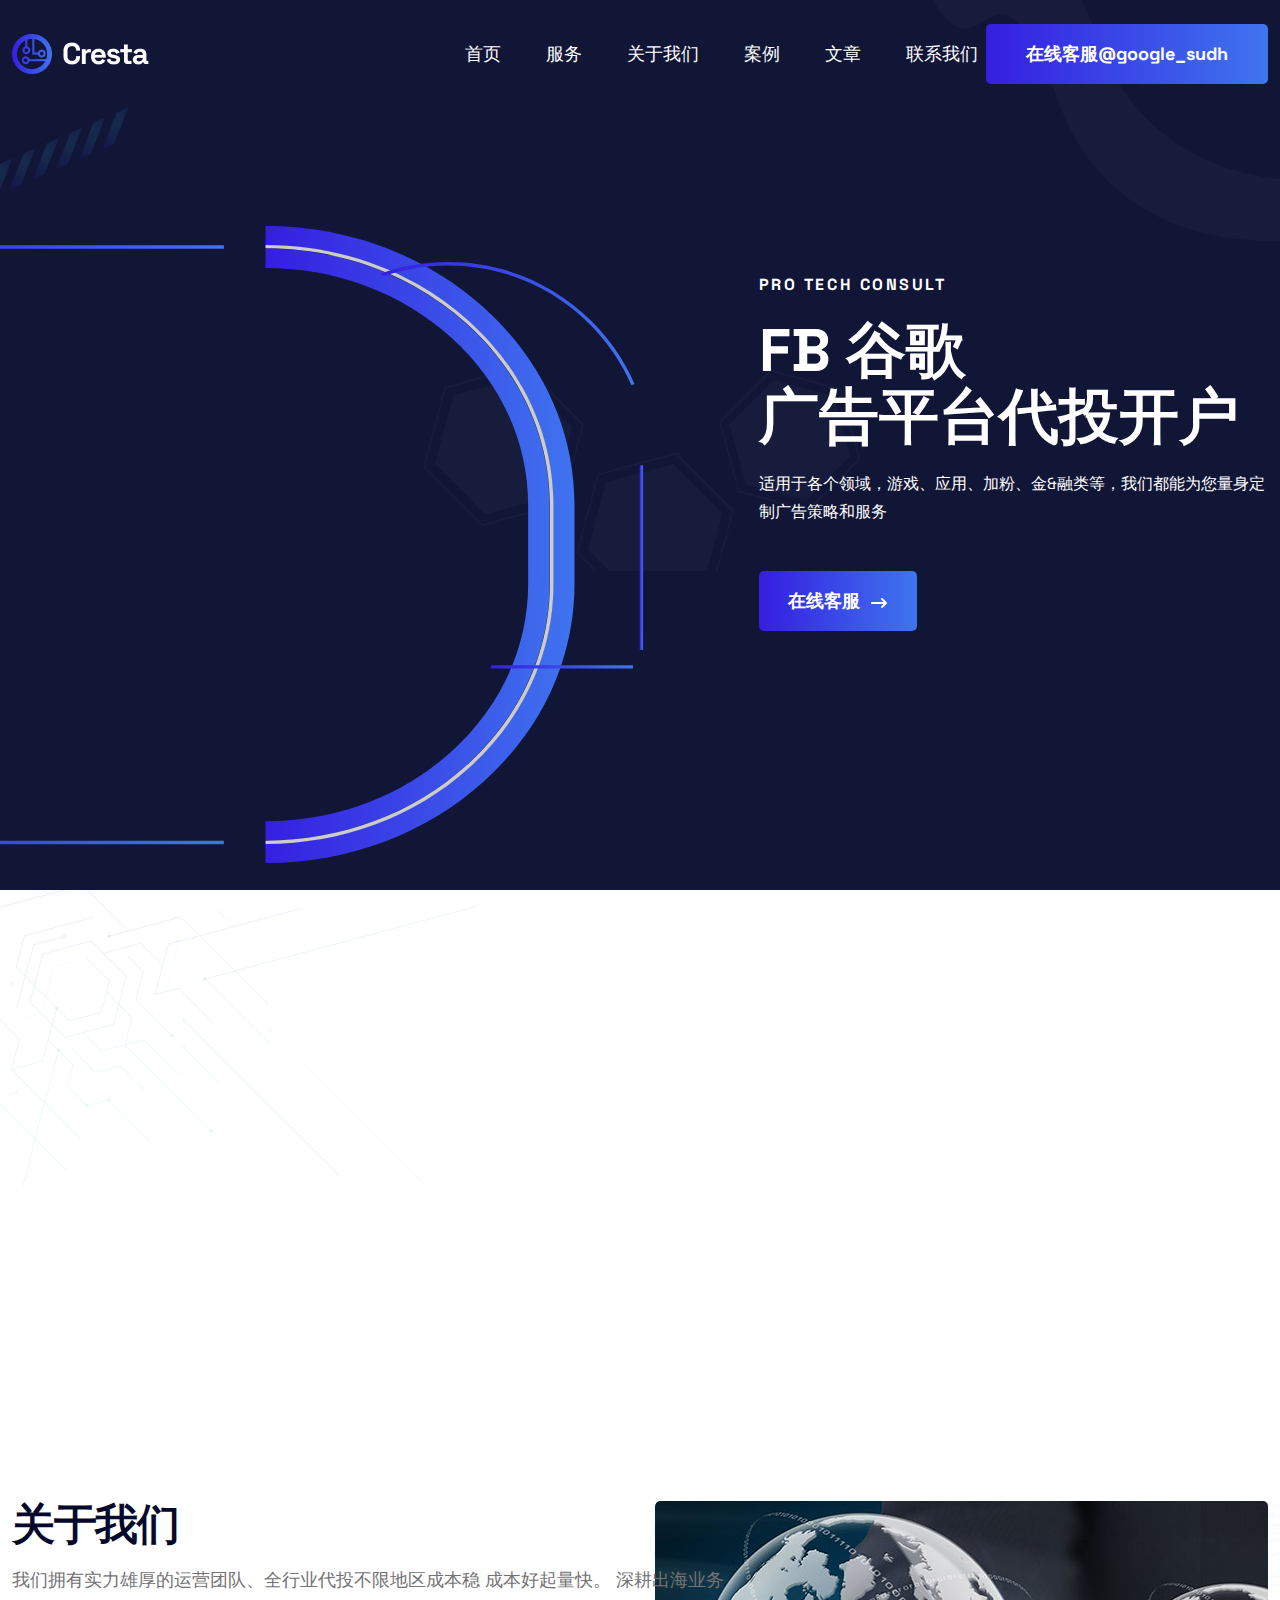
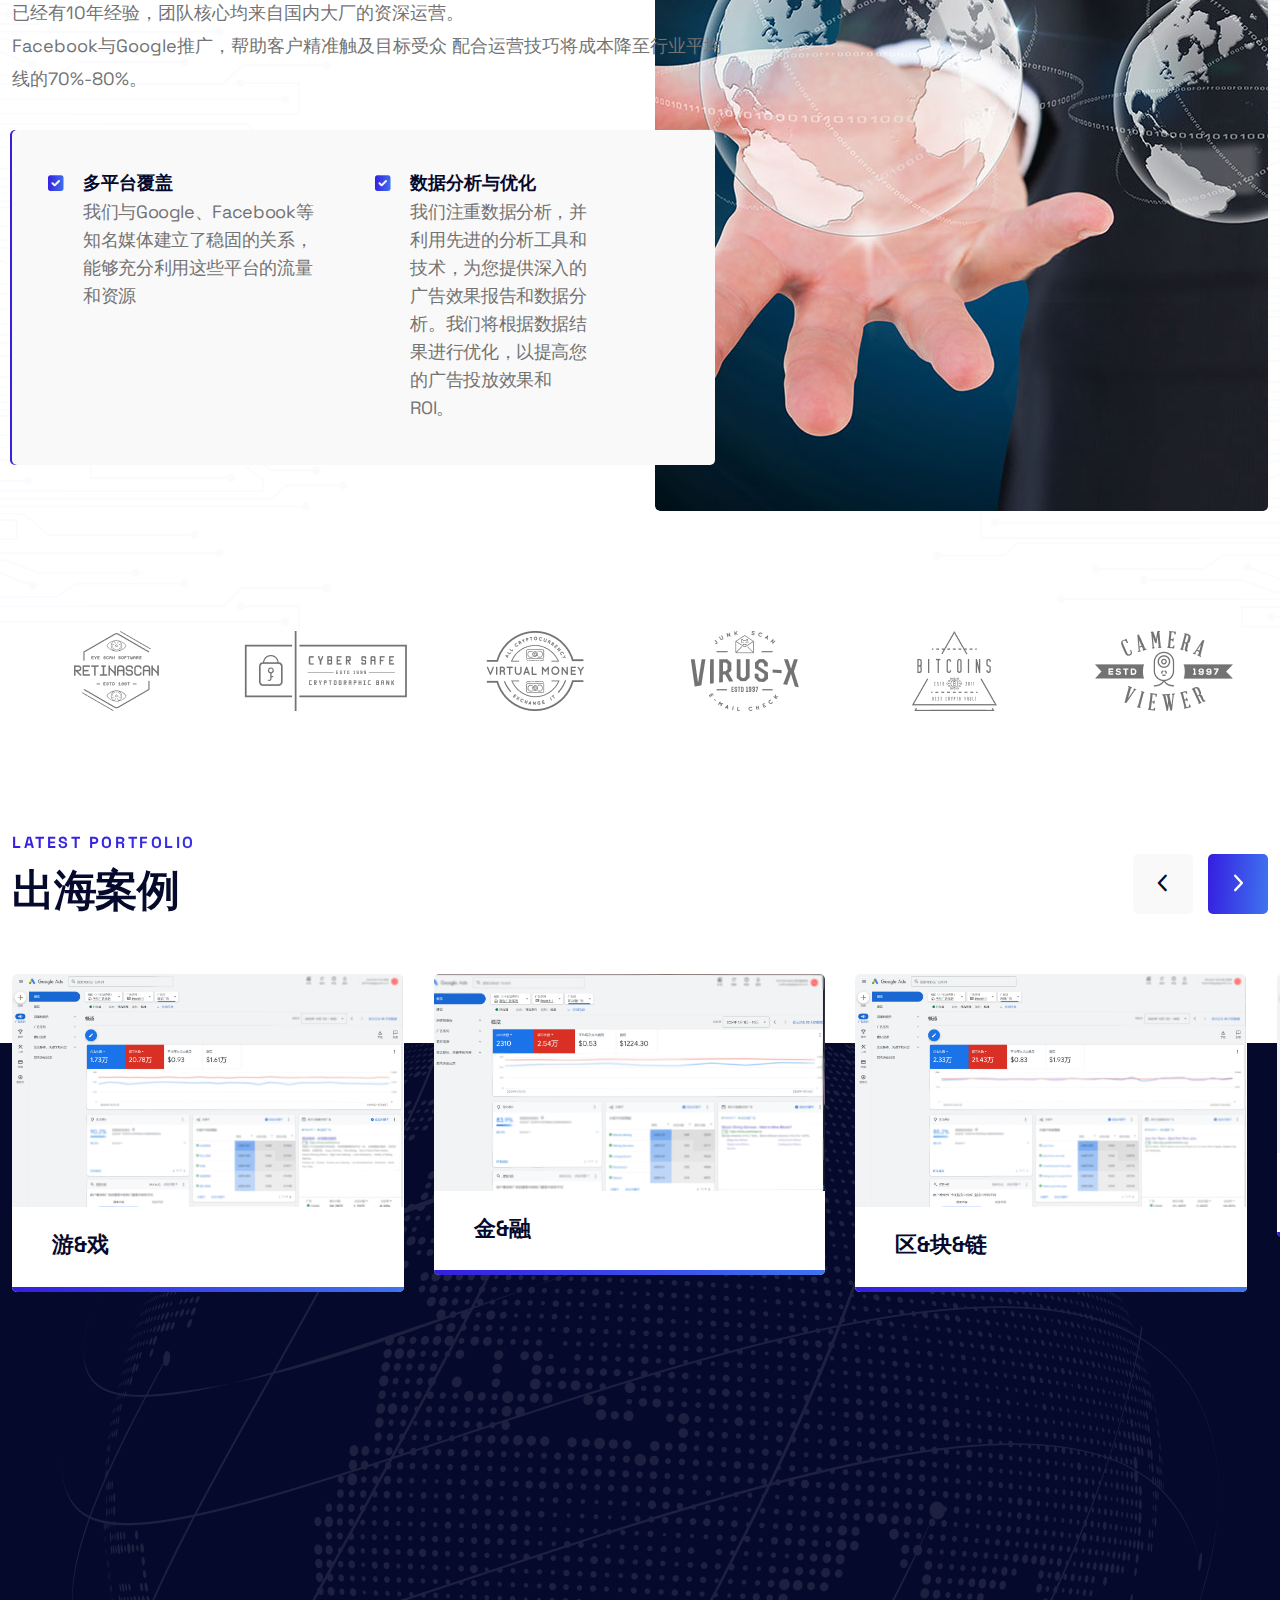
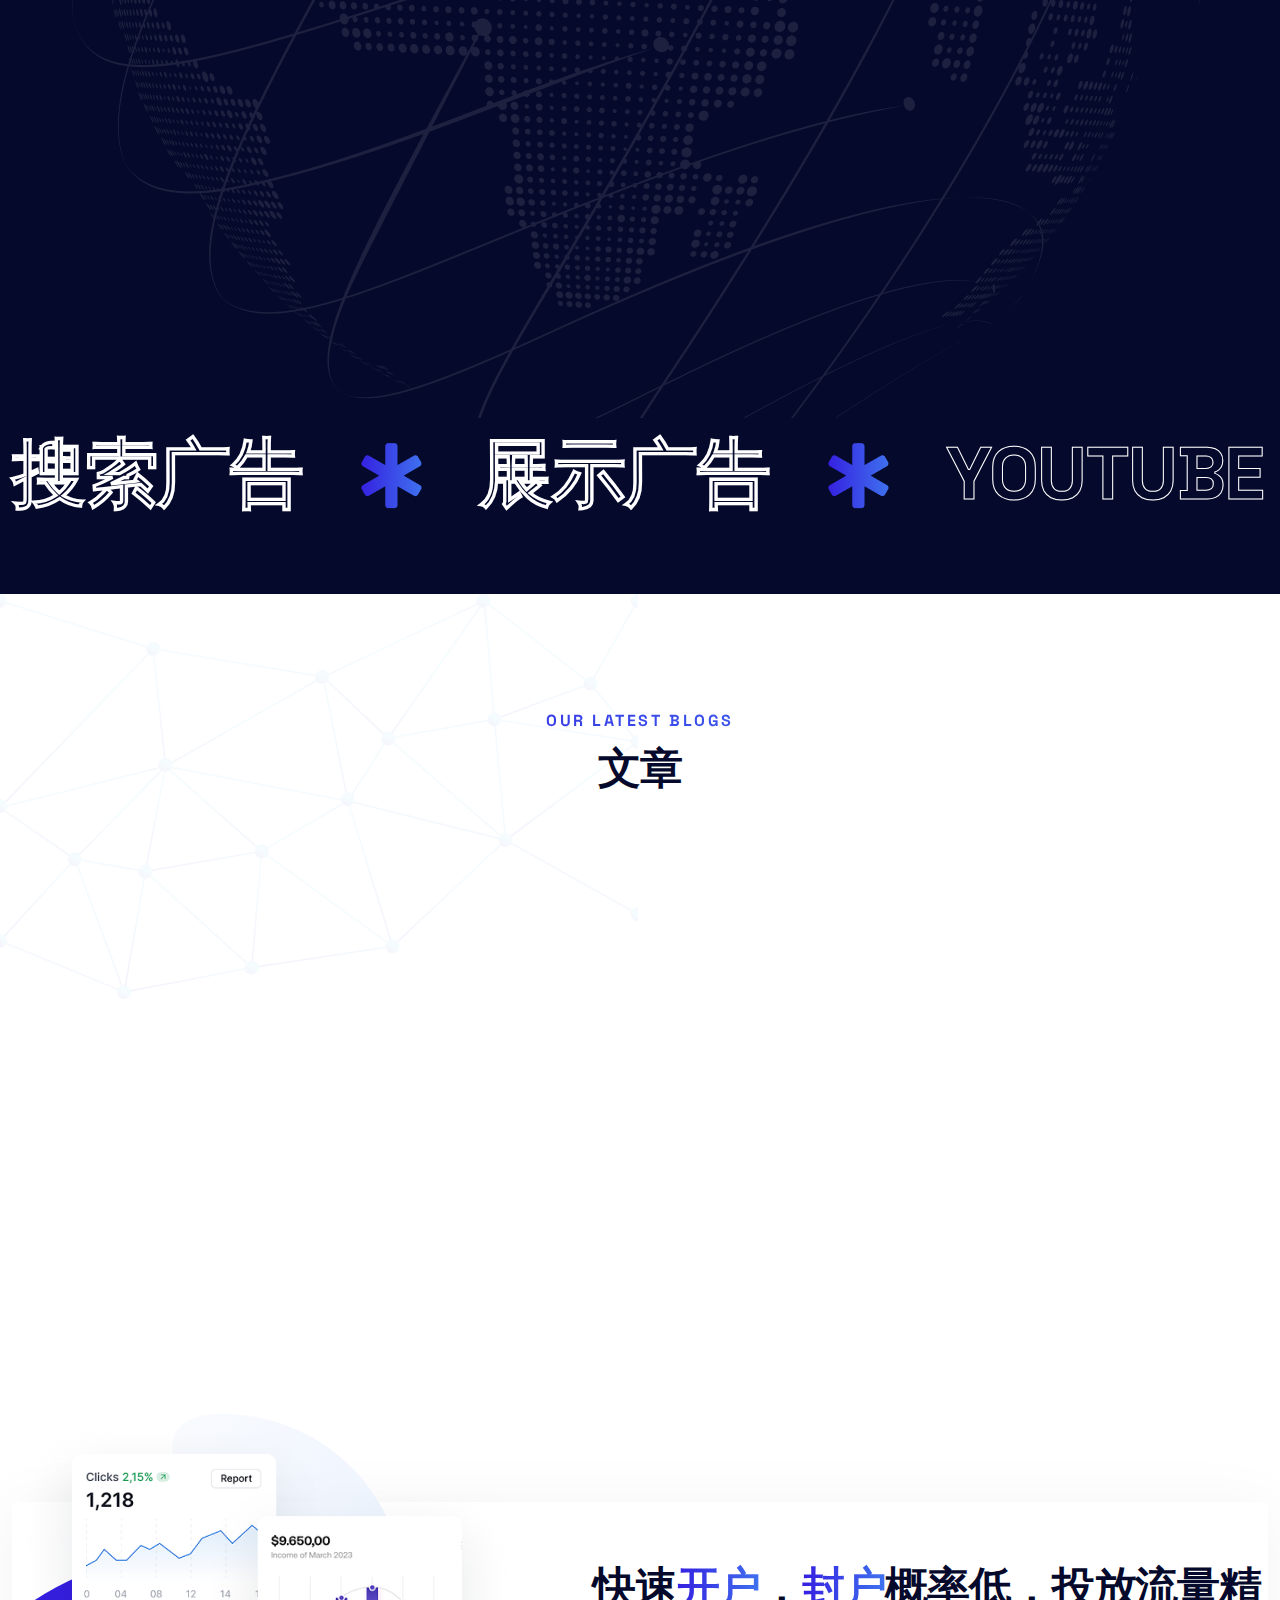
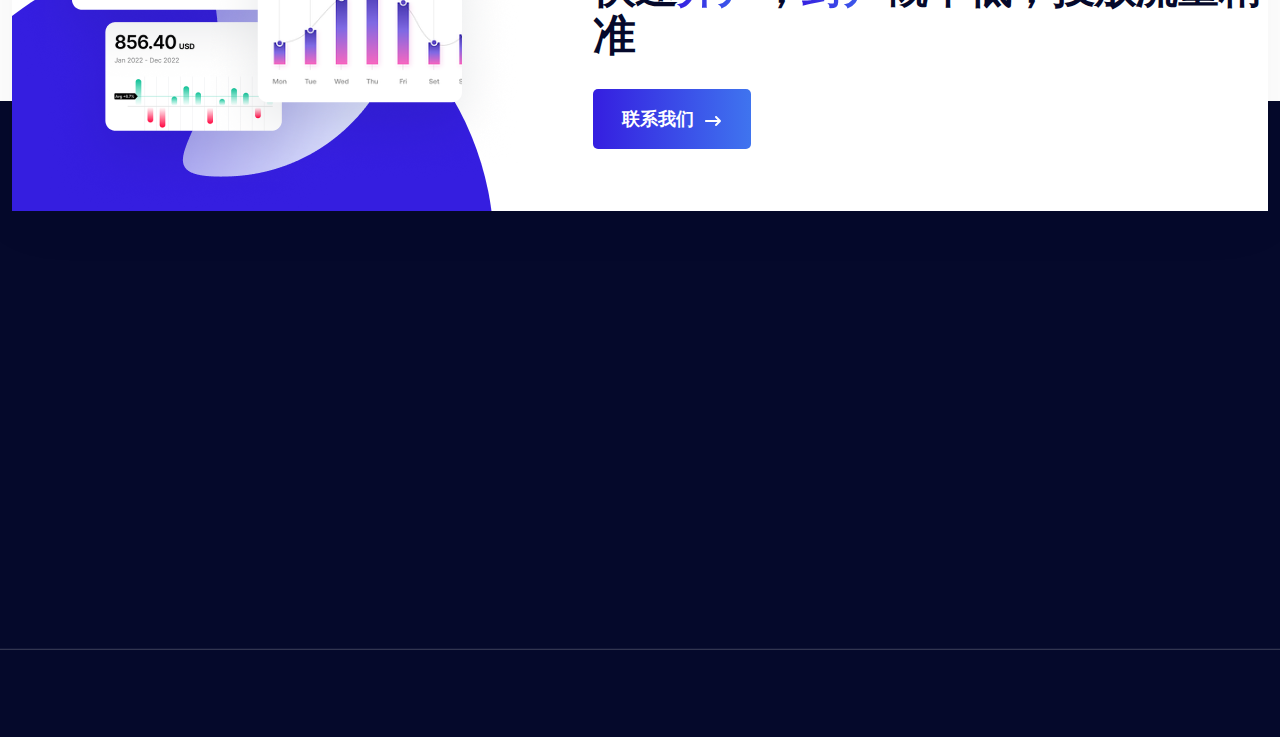
==== commit 986adb7a: "Add files via upload" ====
--- a/index.html
+++ b/index.html
@@ -4,7 +4,7 @@
 <head>
     <meta charset="utf-8">
     <meta http-equiv="x-ua-compatible" content="ie=edge">
-    <title>海外营销专家-google开户代投-fb代投-Facebook开户-tiktok开户-脸书开户</title>
+    <title>海外营销专家-google开户代投-fb代投-Facebook开户-脸书开户</title>
     <meta name="description" content="海外营销专家-google开户代投-fb代投-Facebook开户-tiktok开户-脸书开户">
     <meta name="viewport" content="width=device-width, initial-scale=1"> 
     <link rel="shortcut icon" type="image/x-icon" href="assets/img/favicon.ico">
@@ -18,7 +18,7 @@
     <link rel="stylesheet" href="assets/css/magnific-popup.css">
     <link rel="stylesheet" href="assets/css/flaticon.css">
     <link rel="stylesheet" href="assets/css/spacing.css">
-    <link rel="stylesheet" href="assets/css/main.css">
+    <link rel="stylesheet" href="assets/css/main.css?v=1.1">
 
 </head>
 
@@ -65,9 +65,12 @@
                         </div>
                     </div>
 
+
                     <div class="col-xl-3 col-lg-7 col-md-7 col-6">
                         <div class="tgmenu__btn-box d-flex align-items-center justify-content-end">
-                            <a class="tg-btn-gradient lg d-none d-md-inline-block" href="javascript: void(0)">联系我们</a>
+                            <a class="tg-btn-gradient lg d-none d-md-inline-block" href="#">
+                                在线客服@google_sudh
+                            </a>
                             <div class="mobile-nav-toggler d-xl-none">
                                 <i class="fas fa-bars"></i>
                             </div>
@@ -96,10 +99,10 @@
                                 <h1 class="tg-hero-title text-white wow tgfadeUp" data-wow-duration=".9s" data-wow-delay=".5s">FB 谷歌  <br>广告平台代投开户</h1>
                             </div>
                             <div class="tg-hero-text mb-45 wow tgfadeUp" data-wow-duration=".9s" data-wow-delay=".7s">
-                                <p>全行业 可投，游戏、区块链、加粉、金融等，我们都能为您量身定制广告策略和服务</p>
+                                <p>适用于各个领域，游戏、应用、加粉、金&融类等，我们都能为您量身定制广告策略和服务</p>
                             </div>
                             <div class="tg-hero-button wow tgfadeUp" data-wow-duration=".9s" data-wow-delay=".9s">
-                                <a class="tg-btn-gradient" href="javascript: void(0)">联系telegram
+                                <a class="tg-btn-gradient" href="#">在线客服
                                     <span>
                                         <svg width="17" height="12" viewBox="0 0 17 12" fill="none"  xmlns="http://www.w3.org/2000/svg">  <path  d="M15.6875 6.71875L11.6875 10.7188C11.3125 11.125 10.6562 11.125 10.2812 10.7188C9.875 10.3438 9.875 9.6875 10.2812 9.3125L12.5625 7H1C0.4375 7 0 6.5625 0 6C0 5.40625 0.4375 5 1 5H12.5625L10.2812 2.71875C9.875 2.34375 9.875 1.6875 10.2812 1.3125C10.6562 0.90625 11.3125 0.90625 11.6875 1.3125L15.6875 5.3125C16.0938 5.6875 16.0938 6.34375 15.6875 6.71875Z" fill="white" />
                                         </svg>
@@ -132,9 +135,7 @@
                             <div class="tg-service-3-content">
                                 <h5 class="tg-service-3-title pb-20">Google Ads投放运营</h5>
                                 <p class="pb-25">我们都能为您量身定制广告策略和服务，别人投不了的我们可以投更可以帮您节约30%的广告费用网站排名，精准引流。</p>
-                                <div class="tg-service-link">
-                                    <a href="sjavascript: void(0)">联系telegram<i class="fa-regular fa-arrow-right-long"></i></a>
-                                </div>
+                        
                             </div>
                         </div>
                     </div>
@@ -148,9 +149,7 @@
                             <div class="tg-service-3-content">
                                 <h5 class="tg-service-3-title pb-20">Facebook投放运营</h5>
                                 <p class="pb-25">我们的专业团队将协助您完成 通过Facebook文案，素材，视频等，自有团队成本好起量快，服务到位。</p>
-                                <div class="tg-service-link">
-                                    <a href="javascript: void(0)">联系telegram<i class="fa-regular fa-arrow-right-long"></i></a>
-                                </div>
+                         
                             </div>
                         </div>
                     </div>
@@ -164,9 +163,7 @@
                             <div class="tg-service-3-content">
                                 <h5 class="tg-service-3-title pb-20"> W2P/PWA网站搭建</h5>
                                 <p class="pb-25">采用AF事件回传准确投放效果稳定，留存高全行业上架解决方案，节省成本最佳选择，提供应用下载海外解决方案，效果好成本低</p>
-                                <div class="tg-service-link">
-                                    <a href="javascript: void(0)">联系telegram<i class="fa-regular fa-arrow-right-long"></i></a>
-                                </div>
+                        
                             </div>
                         </div>
                     </div>
@@ -306,7 +303,7 @@
                                                     <img src="assets/img/about/cp2.jpg" alt="">
                                                 </div>
                                                 <div class="tg-project-3-content">
-                                                    <h4 class="tg-project-3-title">游 戏</h4> 
+                                                    <h4 class="tg-project-3-title">游&戏</h4> 
                                                 </div>
                                             </div>
                                         </div>
@@ -316,7 +313,7 @@
                                                     <img src="assets/img/about/cp3.jpg" alt="">
                                                 </div>
                                                 <div class="tg-project-3-content">
-                                                    <h4 class="tg-project-3-title">金 融</h4>
+                                                    <h4 class="tg-project-3-title">金&融</h4>
                                                 </div>
                                             </div>
                                         </div>
@@ -326,7 +323,7 @@
                                                     <img src="assets/img/about/cp4.jpg" alt="">
                                                 </div>
                                                 <div class="tg-project-3-content">
-                                                    <h4 class="tg-project-3-title">区 块 链</h4>
+                                                    <h4 class="tg-project-3-title">区&块&链</h4>
                                                 </div>
                                             </div>
                                         </div>
@@ -336,7 +333,7 @@
                                                     <img src="assets/img/about/cp5.jpg" alt="">
                                                 </div>
                                                 <div class="tg-project-3-content">
-                                                    <h4 class="tg-project-3-title">网 赚</h4>
+                                                    <h4 class="tg-project-3-title">W&Z</h4>
                                                 </div>
                                             </div>
                                         </div>
@@ -366,7 +363,7 @@
                                 <p class="text-white">我们致力于帮助您实现出海营销的成功，无论您的目标是扩大市场份额，增加品牌曝光还是提高销售业绩。我们都会协助您达到最高的目标，而且我们提供免费咨询，产品免费开户。省去预付的担忧，期待与您合作</p>
                             </div>
                             <div class="tg-hero-button z-index-2">
-                                <a class="tg-btn-gradient" href="javascript: void(0)">
+                                <a class="tg-btn-gradient" href="#">
                                     联系我们
                                     <span>
                                         <svg width="17" height="12" viewBox="0 0 17 12" fill="none" xmlns="http://www.w3.org/2000/svg">
@@ -526,7 +523,7 @@
                                     <h4 class="tg-section-title mb-30">快速<span>开户</span>，<span>封户</span>概率低，投放流量精准
                                     </h4>
                                     <div class="tg-cta-2-btn-box">
-                                        <a href="javascript: void(0)" class="tg-btn-gradient">
+                                        <a href="#" class="tg-btn-gradient">
                                             联系我们
                                             <span>
                                                 <svg width="17" height="12" viewBox="0 0 17 12" fill="none"
@@ -573,8 +570,8 @@
                                 </div>
                                 <div class="tg-footer-social"> 
                                     <span>咨询</span>
-                                    <a href="javascript: void(0)">
-                                        联系telegram 
+                                    <a href="#">
+                                        在线客服 
                                         <i class="fa-solid fa-arrow-right-long"></i>
                                     </a>
                                 </div>
@@ -584,15 +581,9 @@
                             data-wow-delay=".5s">
                             <div class="tg-footer-widget footer-col-4-2">
                                 <h4 class="tg-footer-widget-title">联系我们</h4>
-                                <div class="tg-footer-Office-info mb-20">
+                                <div class="tg-footer-Office-info mb-20"> 
                                     <span>
-                                        <a href="mailto:debra.holt@example.com"><i
-                                                class="fa-solid fa-envelope"></i>debra.holt@example.com</a>
-                                    </span>
-                                    <span>
-                                        <a target="_blank" href="https://www.google.com/maps/@37.7979855,102.5244427,7z?entry=ttu"><i
-                                                class="fa-solid fa-location-dot"></i>3891 Ranchview Dr. Richardson,
-                                            California 62639</a>
+                                        <a target="_blank" href="https://www.google.com/maps/@37.7979855,102.5244427,7z?entry=ttu"><i  class="fa-solid fa-location-dot"></i>3891 Ranchview Dr. Richardson,  California 62639</a>
                                     </span> 
                                 </div>
                             </div>
@@ -650,7 +641,7 @@
                         <div class="col-xl-6 col-lg-6 col-md-6 col-12 wow tgfadeUp" data-wow-duration=".9s"
                             data-wow-delay=".3s">
                             <div class="tg-copyright-left text-center text-md-start">
-                                <p>Copyright@2024 Yoursite Name All Right Reserved</p>
+                                <p>Copyright@2024 crestaserve.top All Right Reserved</p>
                             </div>
                         </div>
                         <div class="col-xl-6 col-lg-6 col-md-6 col-12 wow tgfadeUp" data-wow-duration=".9s"
@@ -686,4 +677,4 @@
 
 </body>
 
-</html>+</html>
--- a/assets/css/main.css
+++ b/assets/css/main.css
@@ -2607,7 +2607,7 @@
 }
 @media (max-width: 767px) {
   .tg-hero-4-height {
-    height: 950px;
+    height: 570px;
   }
 }
 @media only screen and (min-width: 576px) and (max-width: 767px) {
